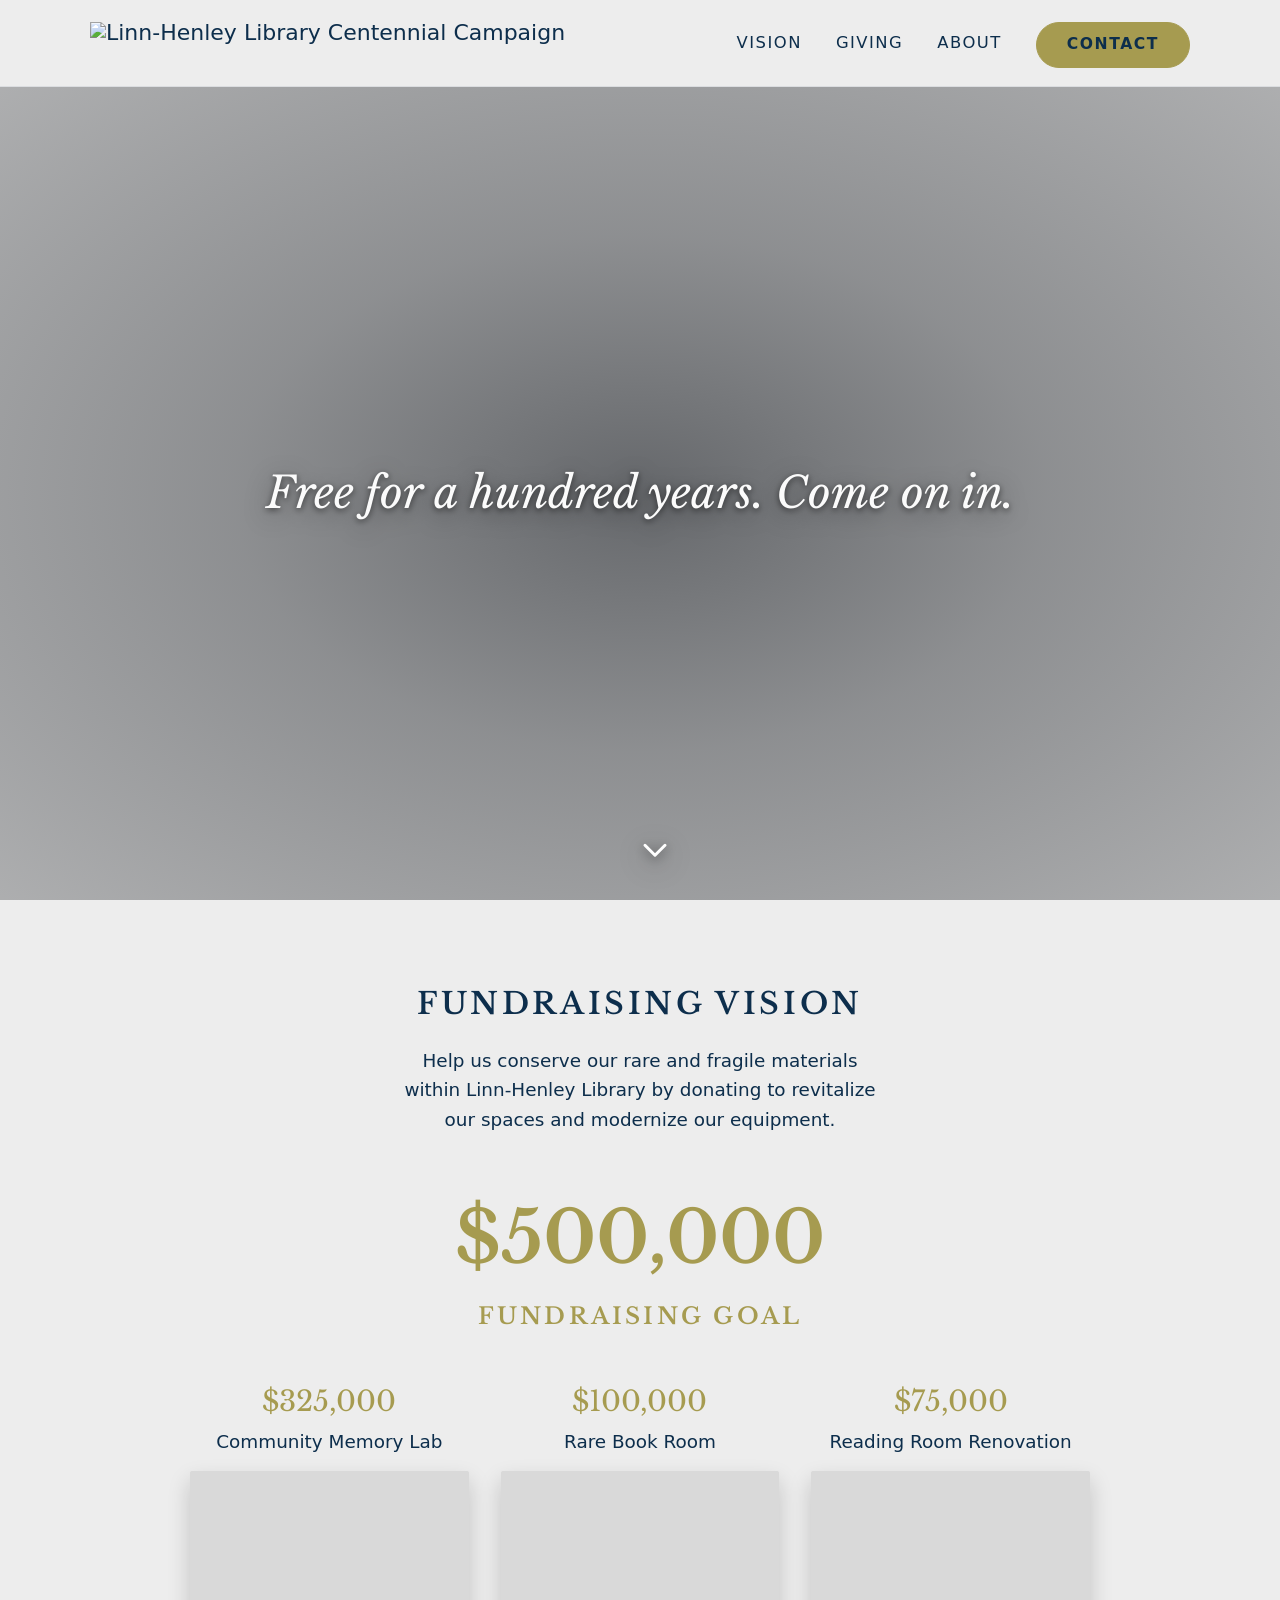
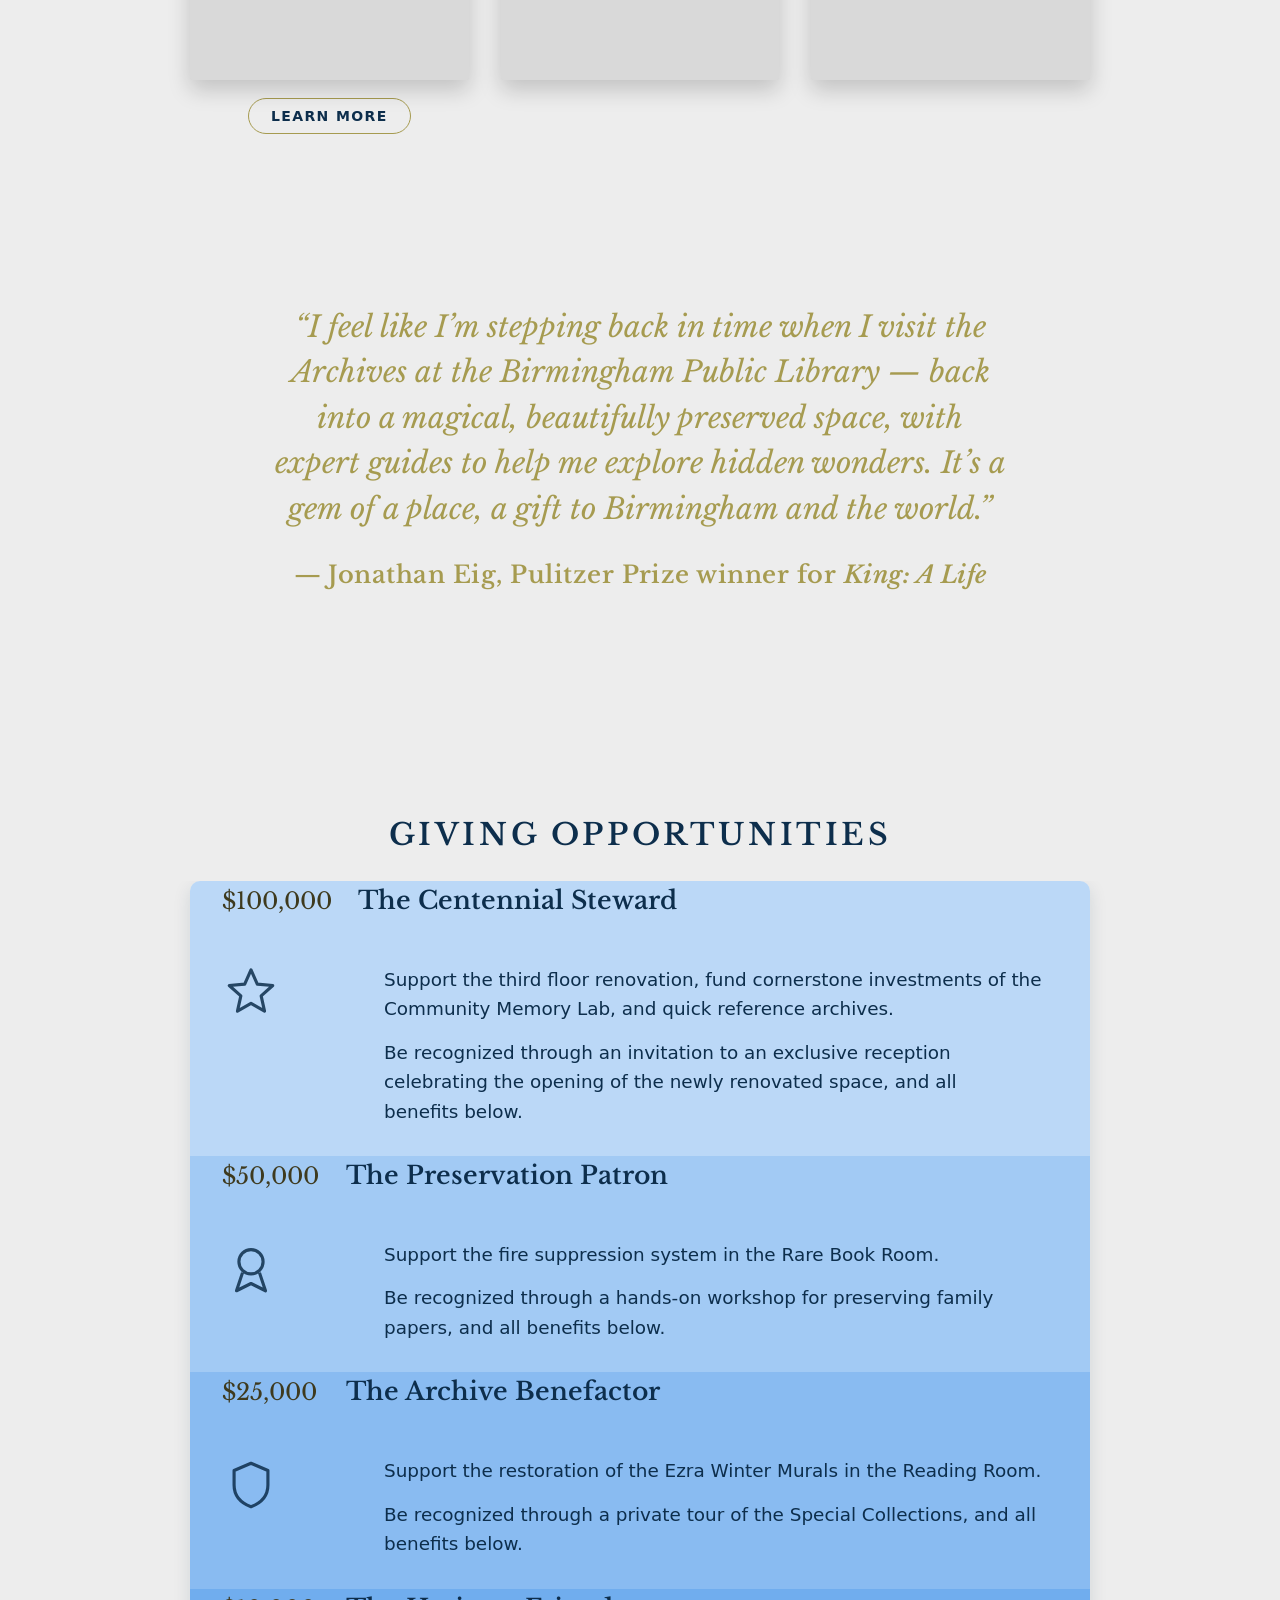
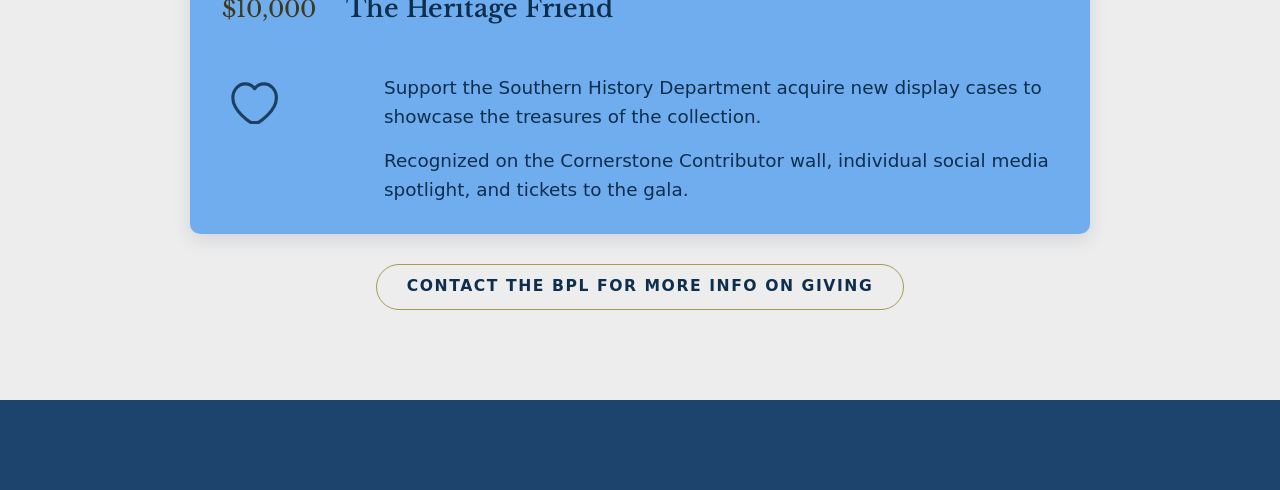
==== index.html @ 8fac8bd7 "Add files via upload" ====
<!doctype html>
<html lang="en">
<head>
<meta charset="UTF-8">
<meta name="viewport" content="width=device-width, initial-scale=1.0">
<title>Linn-Henley Centennial — Free for a Hundred Years</title>
<link rel="stylesheet" href="styles.css">
</head>
<body>

<header class="site-header">
  <div class="container">
    <a class="brand" href="index.html">
      <img class="brand-logo" src="images/linn-henley-logo.svg" alt="Linn-Henley Library Centennial Campaign">
    </a>
    <button class="nav-toggle" id="navToggle" aria-label="Toggle menu" aria-expanded="false">
      <span></span><span></span><span></span>
    </button>
    <nav class="main-nav" id="mainNav">
      <a class="nav-link" href="#vision">Vision</a>
      <a class="nav-link" href="#giving">Giving</a>
      <a class="nav-link" href="about.html">About</a>
      <a class="btn btn-solid" href="#" data-open-contact>Contact</a>
    </nav>
  </div>
</header>

<section class="hero" id="hero">
  <div class="hero-fallback" aria-hidden="true" style="background-image:url('images/hero-reading-room.jpg');"></div>
  <p class="hero-copy">Free for a hundred years. Come on in.</p>
  <span class="scroll-cue" aria-hidden="true">
    <svg width="30" height="30" viewBox="0 0 24 24" fill="none"><path d="M4 9l8 8 8-8" stroke="#ffffff" stroke-width="2.4" stroke-linecap="round" stroke-linejoin="round"/></svg>
  </span>
</section>

<section class="vision" id="vision">
  <div class="container">
    <p class="eyebrow section-title">Fundraising Vision</p>
    <p class="lede">Help us conserve our rare and fragile materials within Linn&#8209;Henley Library by donating to revitalize our spaces and modernize our equipment.</p>

    <div class="goal-figure">
      <span class="amount">$500,000</span>
      <span class="amount-label">Fundraising Goal</span>
    </div>

    <div class="project-cols">
      <div class="project-col">
        <span class="fig">$325,000</span>
        <p class="cap">Community Memory Lab</p>
        <div class="thumb thumb-photo" style="background-image:url('images/memory-lab-family.jpg');" tabindex="0">
          <div class="thumb-tip">The Community Memory Lab will give Birmingham families free access to professional scanners, audio transfer equipment, software, and hosting. You can bring in photographs, documents, and recordings, make digital copies, and take your originals home with you. We project that 600 families a year will use the service. The renovation also expands the Archives onto the third floor, with a quick-reference space for the most heavily used collections.</div>
        </div>
        <a class="btn btn-outline" href="about.html#memory-lab">Learn More</a>
      </div>
      <div class="project-col">
        <span class="fig">$100,000</span>
        <p class="cap">Rare Book Room</p>
        <div class="thumb thumb-photo" style="background-image:url('images/rare-book-room-nook.jpg');" tabindex="0">
          <div class="thumb-tip">The Rare Book Room&rsquo;s fire suppression system is obsolete and nonfunctional. A new system uses clean, next-generation extinguishing agents that are colorless, odorless, and leave no residue on library materials. The library that stood in City Hall burned in 1925. This makes sure that never happens again.</div>
        </div>
      </div>
      <div class="project-col">
        <span class="fig">$75,000</span>
        <p class="cap">Reading Room Renovation</p>
        <div class="thumb thumb-photo" style="background-image:url('images/reading-room-renovation.jpg');" tabindex="0">
          <div class="thumb-tip">The Ezra Winter murals in the reading room are being restored, and museum-quality display cases will put the Southern History Department&rsquo;s rarest materials on view. When the work is complete, the reading room will open again as a place to study, discover, and work with the city&rsquo;s history.</div>
        </div>
      </div>
    </div>

    <blockquote class="pull-quote">
      &ldquo;I feel like I&rsquo;m stepping back in time when I visit the Archives at the Birmingham Public Library &mdash; back into a magical, beautifully preserved space, with expert guides to help me explore hidden wonders. It&rsquo;s a gem of a place, a gift to Birmingham and the world.&rdquo;
      <cite>&mdash; Jonathan Eig, Pulitzer Prize winner for <em>King: A Life</em></cite>
    </blockquote>
  </div>
</section>

<section class="giving" id="giving">
  <div class="giving-sticky-title">
    <div class="container">
      <p class="section-title">Giving Opportunities</p>
    </div>
  </div>
  <div class="container">
    <div class="tier-list">
      <div class="tier">
        <div class="tier-head">
          <span class="tier-price">$100,000</span>
          <h3 class="tier-name">The Centennial Steward</h3>
        </div>
        <span class="tier-icon" aria-hidden="true">
          <svg viewBox="0 0 24 24" fill="none"><path d="M12 2l2.6 5.9 6.4.6-4.8 4.3 1.4 6.3L12 15.9 6.4 19.1l1.4-6.3-4.8-4.3 6.4-.6L12 2z" stroke="#0D2E4C" stroke-width="1.3" stroke-linejoin="round"/></svg>
        </span>
        <div class="tier-detail">
          <p>Support the third floor renovation, fund cornerstone investments of the Community Memory Lab, and quick reference archives.</p>
          <p>Be recognized through an invitation to an exclusive reception celebrating the opening of the newly renovated space, and all benefits below.</p>
        </div>
      </div>

      <div class="tier">
        <div class="tier-head">
          <span class="tier-price">$50,000</span>
          <h3 class="tier-name">The Preservation Patron</h3>
        </div>
        <span class="tier-icon" aria-hidden="true">
          <svg viewBox="0 0 24 24" fill="none"><circle cx="12" cy="9" r="5" stroke="#0D2E4C" stroke-width="1.3"/><path d="M8.5 13.5L6 21l6-3 6 3-2.5-7.5" stroke="#0D2E4C" stroke-width="1.3" stroke-linejoin="round"/></svg>
        </span>
        <div class="tier-detail">
          <p>Support the fire suppression system in the Rare Book Room.</p>
          <p>Be recognized through a hands-on workshop for preserving family papers, and all benefits below.</p>
        </div>
      </div>

      <div class="tier">
        <div class="tier-head">
          <span class="tier-price">$25,000</span>
          <h3 class="tier-name">The Archive Benefactor</h3>
        </div>
        <span class="tier-icon" aria-hidden="true">
          <svg viewBox="0 0 24 24" fill="none"><path d="M12 3l7 3v6c0 4.5-3 7.5-7 9-4-1.5-7-4.5-7-9V6l7-3z" stroke="#0D2E4C" stroke-width="1.3" stroke-linejoin="round"/></svg>
        </span>
        <div class="tier-detail">
          <p>Support the restoration of the Ezra Winter Murals in the Reading Room.</p>
          <p>Be recognized through a private tour of the Special Collections, and all benefits below.</p>
        </div>
      </div>

      <div class="tier" id="heritageFriend">
        <div class="tier-head">
          <span class="tier-price">$10,000</span>
          <h3 class="tier-name">The Heritage Friend</h3>
        </div>
        <span class="tier-icon" aria-hidden="true">
          <svg viewBox="0 0 24 24" fill="none"><path d="M12 20.5s-7.5-4.6-7.5-10.2C4.5 6.9 6.9 4.5 9.6 4.5c1.6 0 3 .8 3.9 2 .9-1.2 2.3-2 3.9-2 2.7 0 5.1 2.4 5.1 5.8 0 5.6-7.5 10.2-7.5 10.2z" stroke="#0D2E4C" stroke-width="1.3" stroke-linejoin="round"/></svg>
        </span>
        <div class="tier-detail">
          <p>Support the Southern History Department acquire new display cases to showcase the treasures of the collection.</p>
          <p>Recognized on the Cornerstone Contributor wall, individual social media spotlight, and tickets to the gala.</p>
        </div>
      </div>
    </div>

    <div class="giving-cta">
      <a class="btn btn-outline" href="#" data-open-contact>Contact the BPL for more info on giving</a>
    </div>
  </div>
</section>

<footer class="site-footer"></footer>

<div class="modal-overlay" id="contactModal">
  <div class="modal-box">
    <button class="modal-close" id="closeContact" aria-label="Close">&times;</button>
    <h2>Contact</h2>
    <p class="modal-lede">Have a question about giving, the campaign, or the collection? Send us a note.</p>
    <form id="contactForm">
      <input type="text" name="name" placeholder="Name" required>
      <input type="email" name="email" placeholder="Email" required>
      <input type="text" name="subject" placeholder="Subject">
      <textarea name="message" placeholder="Message" required></textarea>
      <button type="submit" class="btn btn-solid">Send</button>
    </form>
  </div>
</div>

<script src="script.js"></script>
</body>
</html>
---- styles.css ----
/* ==========================================================================
   Linn-Henley Centennial — shared stylesheet
   ========================================================================== */

@import url('https://fonts.googleapis.com/css2?family=Libre+Baskerville:ital,wght@0,400;0,700;1,400&family=Alex+Brush&display=swap');

@font-face{
  font-family: 'Aguzzo';
  src: url('fonts/Aguzzo-Regular.woff2') format('woff2');
  font-weight: 400;
  font-style: normal;
  font-display: swap;
}
@font-face{
  font-family: 'Aguzzo';
  src: url('fonts/Aguzzo-Bold.woff2') format('woff2');
  font-weight: 700;
  font-style: normal;
  font-display: swap;
}
@font-face{
  font-family: 'Aguzzo';
  src: url('fonts/Aguzzo-RegularItalic.woff2') format('woff2');
  font-weight: 400;
  font-style: italic;
  font-display: swap;
}

:root{
  --cream:        #EDEDED;
  --cream-deep:   #EDEDED;
  --navy:         #0D2E4C;
  --navy-soft:    #0D2E4C;
  --gold:         #A69B50;
  --gold-deep:    #A69B50;
  --gold-on-blue: #3E3A1E; /* same gold family, darkened — keeps tier prices and stat-card numbers
    at a legible contrast against the new light-blue card backgrounds, where the flat
    #A69B50 gold drops to roughly 1.2–1.9:1 (well under the 4.5:1 AA minimum) */
  --gold-pale:    #A69B50;
  --slate:        #1D446D;
  --slate-deep:   #62748c;
  --grey-block:   #d9d9d9;
  --tier-1:       #BBD8F7;
  --tier-2:       #A2CAF4;
  --tier-3:       #89BBF1;
  --tier-4:       #70ADEE;
  --accent-blue:  #BBD8F7; /* flat card-accent blue: By the Numbers stat cards + Community Memory Lab icons */
  --ink:          #0D2E4C;
  --shadow-soft:  0 6px 18px rgba(13,46,76,0.12);
  --shadow-photo: 0 10px 22px rgba(0,0,0,0.18);
  --serif:        'Aguzzo', 'Baskerville', 'Baskerville Old Face', 'Libre Baskerville', 'Times New Roman', serif;
  --serif-body:   'Aguzzo', 'Baskerville', 'Baskerville Old Face', 'Libre Baskerville', 'Georgia', serif;
  --sans:         'Avenir', 'Avenir Next', 'Century Gothic', 'Segoe UI', system-ui, -apple-system, sans-serif;
  --script:       'Alex Brush', cursive;
  --max: 1180px;
}

*, *::before, *::after{ box-sizing: border-box; }

html{
  scroll-behavior: smooth;
  font-size: 20px; /* was the 16px browser default — bumps every rem-based size up */
}

body{
  margin: 0;
  background: var(--cream);
  color: var(--navy);
  font-family: var(--sans);
  font-size: 22px;
  line-height: 1.6;
  -webkit-font-smoothing: antialiased;
}

/* Any in-page anchor target clears the sticky header when scrolled to. */
[id]{ scroll-margin-top: var(--header-h, 96px); }

/* Headlines, labels, and quotes keep the serif display faces used
   throughout the site; flowing copy (plain <p> tags, inheriting body's
   sans-serif) gets a text-wrap that avoids single-word orphan lines.
   text-wrap:balance evens out short headline/label blocks the same way. */
h1, h2, h3,
blockquote,
.section-title,
.eyebrow,
.lede,
.hero-copy,
.cap,
.amount-label{
  text-wrap: balance;
}
p{
  text-wrap: pretty;
}

img{ max-width: 100%; display: block; }

a{ color: inherit; text-decoration: none; }

.container{
  max-width: var(--max);
  margin: 0 auto;
  padding: 0 40px;
}

.eyebrow{
  font-family: var(--serif);
  font-weight: 600;
  letter-spacing: 0.14em;
  text-transform: uppercase;
  font-size: 0.82rem;
  color: var(--navy);
}

.section-title{
  font-family: var(--serif);
  font-weight: 600;
  text-transform: uppercase;
  letter-spacing: 0.12em;
  font-size: 1.5rem;
  color: var(--navy);
  text-align: center;
  margin: 0 0 18px;
}

.lede{
  text-align: center;
  max-width: 560px;
  margin: 0 auto 46px;
  color: var(--navy-soft);
  font-size: 0.92rem;
}

/* ---------- buttons ---------- */
.btn{
  display: inline-flex;
  align-items: center;
  justify-content: center;
  line-height: 1;
  font-family: var(--sans);
  text-transform: uppercase;
  letter-spacing: 0.1em;
  font-size: 0.78rem;
  font-weight: 600;
  padding: 14px 30px;
  border-radius: 999px;
  border: 1.5px solid var(--gold-deep);
  cursor: pointer;
  transition: transform 0.15s ease, box-shadow 0.15s ease, background 0.2s ease;
}
.btn-solid{
  background: var(--gold-pale);
  color: var(--navy);
}
.btn-solid:hover{
  background: var(--gold);
  transform: translateY(-1px);
  box-shadow: var(--shadow-soft);
}
.btn-outline{
  background: transparent;
  color: var(--navy);
  border-color: var(--gold);
}
.btn-outline:hover{
  background: rgba(166,155,80,0.12);
}

/* ---------- header / nav ---------- */
.site-header{
  background: var(--cream);
  position: sticky;
  top: 0;
  z-index: 40;
  border-bottom: 1px solid rgba(13,46,76,0.08);
}
.site-header .container{
  display: flex;
  align-items: center;
  justify-content: space-between;
  padding-top: 22px;
  padding-bottom: 18px;
}
.brand{
  line-height: 1;
  display: flex;
  align-items: center;
}
.brand .brand-logo{
  display: block;
  height: 46px;
  width: auto;
}

.main-nav{
  display: flex;
  align-items: center;
  gap: 34px;
}
.main-nav a.nav-link{
  font-family: var(--sans);
  text-transform: uppercase;
  letter-spacing: 0.09em;
  font-size: 0.82rem;
  color: var(--navy);
  align-self: center;
}
.main-nav a.nav-link:not(.btn){
  padding-bottom: 4px;
  border-bottom: 1px solid transparent;
  line-height: normal;
}
.main-nav a.nav-link:not(.btn):hover,
.main-nav a.nav-link:not(.btn)[aria-current="page"]{
  border-bottom-color: var(--navy);
}

.nav-toggle{
  display: none;
  background: none;
  border: none;
  cursor: pointer;
  padding: 6px;
}
.nav-toggle span{
  display: block;
  width: 26px;
  height: 2px;
  background: var(--navy);
  margin: 5px 0;
}

/* ---------- hero ---------- */
.hero{
  position: relative;
  min-height: calc(100vh - var(--header-h, 96px));
  background: linear-gradient(180deg, #dedede 0%, #d3d3d3 100%);
  display: flex;
  align-items: center;
  justify-content: center;
  overflow: hidden;
}
.hero video,
.hero .hero-fallback{
  position: absolute;
  inset: 0;
  width: 100%;
  height: 100%;
  object-fit: cover;
}
.hero .hero-fallback{
  /* Real photo is set inline (background-image) once available; this
     gradient is only the pre-photo/no-JS fallback fill. */
  background-color: #d9d9d9;
  background-image: repeating-linear-gradient(135deg, #d9d9d9 0px, #d9d9d9 40px, #dedede 40px, #dedede 80px);
  background-size: cover;
  background-position: center;
  background-repeat: no-repeat;
}
.hero::after{
  content: "";
  position: absolute;
  inset: 0;
  /* Darkens toward the center, where the tagline sits, so the italic
     white text stays legible over a busy, light-toned photo without
     flattening the whole hero image into a uniform dark wash. */
  background: radial-gradient(ellipse at center, rgba(18,22,28,0.58) 0%, rgba(18,22,28,0.38) 45%, rgba(18,22,28,0.22) 100%);
}
.hero-copy{
  position: relative;
  z-index: 2;
  color: #fbfbfb;
  font-family: var(--serif-body);
  font-style: italic;
  font-size: clamp(1.6rem, 3.4vw, 2.6rem);
  text-align: center;
  padding: 0 24px;
  text-shadow: 0 2px 6px rgba(0,0,0,0.55), 0 6px 26px rgba(0,0,0,0.4);
}

/* Scroll cue — a small chevron pinned to the bottom of the hero, nudging
   the visitor to keep scrolling. drop-shadow (rather than text-shadow)
   follows the chevron's own SVG stroke shape, so it stays legible over
   any part of the photo behind it. */
.scroll-cue{
  position: absolute;
  left: 50%;
  bottom: clamp(20px, 4vh, 40px);
  z-index: 2;
  display: block;
  filter: drop-shadow(0 2px 6px rgba(0,0,0,0.5)) drop-shadow(0 6px 14px rgba(0,0,0,0.35));
  animation: scrollCueBob 2.4s ease-in-out infinite;
}
.scroll-cue svg{ display: block; }
@keyframes scrollCueBob{
  0%, 100%{ transform: translate(-50%, 0); }
  50%{ transform: translate(-50%, 10px); }
}
@media (prefers-reduced-motion: reduce){
  .scroll-cue{ animation: none; }
}

/* ---------- fundraising vision ---------- */
.vision{
  padding: 80px 0 60px;
}
.goal-figure{
  text-align: center;
  margin: 30px 0 46px;
}
.goal-figure .amount{
  display: block;
  font-family: var(--serif);
  font-size: clamp(2.6rem, 6vw, 3.6rem);
  color: var(--gold);
  font-weight: 600;
}
.goal-figure .amount-label{
  display: block;
  font-family: var(--serif);
  font-weight: 600;
  text-transform: uppercase;
  letter-spacing: 0.14em;
  font-size: 1.15rem;
  color: var(--gold-deep);
  margin-top: 2px;
}

.project-cols{
  display: grid;
  grid-template-columns: repeat(3, 1fr);
  gap: 32px;
  max-width: 900px;
  margin: 0 auto;
  padding-bottom: 40px;
}
.project-col{ text-align: center; }
.project-col .fig{
  font-family: var(--serif);
  font-size: 1.4rem;
  color: var(--gold);
}
.project-col .cap{
  font-size: 0.92rem;
  color: var(--navy-soft);
  margin: 2px 0 14px;
}
.project-col .thumb{
  background: var(--grey-block);
  border-radius: 2px;
  aspect-ratio: 4 / 3;
  box-shadow: var(--shadow-photo);
  position: relative; /* anchors .thumb-tip, where present */
}
.project-col .thumb.thumb-photo{
  background-size: cover;
  background-position: center;
  background-repeat: no-repeat;
}
.project-col .btn{
  margin-top: 18px;
  font-size: 0.7rem;
  padding: 10px 22px;
}

/* Hover/focus detail card for a project thumb (currently just the
   Community Memory Lab photo) — rises above the placeholder rather than
   covering it, so the caption/figure above stay visible while reading it. */
.thumb-tip{
  position: absolute;
  left: 50%;
  bottom: calc(100% + 12px);
  transform: translateX(-50%) translateY(6px);
  width: 300px;
  max-width: 82vw;
  background: var(--navy);
  color: var(--cream);
  font-family: var(--sans);
  font-size: 0.92rem;
  line-height: 1.55;
  text-align: left;
  text-wrap: pretty;
  padding: 18px 20px;
  border-radius: 8px;
  box-shadow: 0 16px 34px rgba(0,0,0,0.3);
  opacity: 0;
  visibility: hidden;
  pointer-events: none;
  transition: opacity 0.2s ease, transform 0.2s ease, visibility 0.2s;
  z-index: 40;
}
.thumb-tip::after{
  content: "";
  position: absolute;
  top: 100%;
  left: 50%;
  transform: translateX(-50%);
  border: 7px solid transparent;
  border-top-color: var(--navy);
}
.project-col .thumb:hover .thumb-tip,
.project-col .thumb:focus-within .thumb-tip{
  opacity: 1;
  visibility: visible;
  transform: translateX(-50%) translateY(0);
  pointer-events: auto;
}

blockquote.pull-quote{
  max-width: 860px;
  margin: 0 auto 120px;
  padding-top: 130px;
  text-align: center;
  font-family: var(--serif-body);
  font-style: italic;
  font-size: clamp(1.45rem, 2.3vw, 2.15rem);
  line-height: 1.55;
  color: var(--gold);
}
blockquote.pull-quote cite{
  display: block;
  margin-top: 24px;
  font-style: normal;
  font-weight: 600;
  font-size: 1.2rem;
  letter-spacing: 0.02em;
  color: var(--gold-deep);
}

/* ---------- giving opportunities ---------- */
.giving{ padding: 20px 0 90px; }

/* Section title pins under the site header while the tiers scroll beneath
   it, echoing the "Revolutionary Mobile Waste Management Solution" title
   on saapro.ae's "why saapro" section. */
.giving-sticky-title{
  position: sticky;
  top: var(--header-h, 96px);
  z-index: 50;
  background: var(--cream);
  padding: 18px 0 22px;
}
.giving-sticky-title .section-title{ margin: 0; }

/* Sticky "stacking cards" list — each tier pins under the previous tier's
   head row (and under the sticky title above) as you scroll, echoing the
   saapro.ae "why saapro" cards: collapsed cards leave only their price +
   title peeking above the active, fully-expanded card underneath.
   Exact `top` offsets, z-index, and trailing scroll room are computed and
   applied by script.js (setupGivingStack) so this keeps working whatever
   the rendered header/title/head-row heights turn out to be; the values
   below are just a same-ballpark fallback for the instant before JS runs. */
:root{
  --tier-head-h: 84px;
}
.tier-list{
  max-width: 900px;
  margin: 0 auto;
  border-radius: 10px;
  box-shadow: var(--shadow-soft);
}
.tier{
  position: sticky;
  display: grid;
  grid-template-columns: 130px 1fr;
  grid-template-rows: auto auto;
  column-gap: 32px;
  padding: 0 32px 30px;
  transition: filter 0.2s ease;
}
.tier:first-child{ border-top-left-radius: 10px; border-top-right-radius: 10px; }
.tier:last-child{ border-bottom-left-radius: 10px; border-bottom-right-radius: 10px; }

.tier:nth-child(1){ background: var(--tier-1); top: calc(var(--header-h, 96px) + 76px); z-index: 1; }
.tier:nth-child(2){ background: var(--tier-2); top: calc(var(--header-h, 96px) + 76px + var(--tier-head-h)); z-index: 2; }
.tier:nth-child(3){ background: var(--tier-3); top: calc(var(--header-h, 96px) + 76px + var(--tier-head-h) * 2); z-index: 3; }
.tier:nth-child(4){ background: var(--tier-4); top: calc(var(--header-h, 96px) + 76px + var(--tier-head-h) * 3); z-index: 4; }

.tier:hover{ filter: brightness(1.03); }

.tier .tier-head{
  grid-column: 1 / -1;
  display: flex;
  align-items: baseline;
  gap: 26px;
  height: var(--tier-head-h);
}
.tier .tier-price{
  font-family: var(--serif);
  font-size: 1.15rem;
  color: var(--gold-on-blue);
  white-space: nowrap;
  min-width: 98px;
}
.tier .tier-name{
  font-family: var(--serif);
  font-weight: 600;
  font-size: 1.25rem;
  color: var(--navy);
  margin: 0;
}

.tier .tier-icon{
  grid-column: 1;
  width: 58px;
  height: 58px;
  opacity: 0.85;
}
.tier .tier-icon svg{ width: 100%; height: 100%; }

.tier .tier-detail{
  grid-column: 2;
  font-size: 0.92rem;
  color: var(--navy);
}
.tier .tier-detail p{ margin: 0 0 14px; }
.tier .tier-detail p:last-child{ margin-bottom: 0; }

.giving-cta{ text-align: center; padding-top: 30px; }

/* ---------- footer ---------- */
.site-footer{
  background: var(--slate);
  height: 90px;
}

/* ---------- about page ---------- */
.about-intro{
  padding: 70px 0 0;
}
.about-intro .about-grid{
  display: grid;
  grid-template-columns: 320px 1fr;
  gap: 46px;
  align-items: stretch;
}
.about-intro .thumb{
  background-color: var(--grey-block);
  background-size: cover;
  background-position: center;
  background-repeat: no-repeat;
  min-height: 100%;
  box-shadow: var(--shadow-photo);
}
.about-intro h1{
  font-family: var(--serif);
  font-weight: 600;
  text-transform: uppercase;
  letter-spacing: 0.12em;
  font-size: 1.55rem;
  margin: 0 0 16px;
}
.about-intro p{ margin: 0 0 14px; color: var(--navy); font-size: 0.92rem; }

/* timeline — pins in place while the track slides horizontally as the
   page scrolls, echoing the numbered-steps section on saapro.ae. Entries
   alternate above/below a stationary dashed line (JS sets the exact
   heights/padding so both sides hug the line regardless of how much
   copy each entry has); the line itself doesn't travel with the track,
   only the entries slide along it. */
.timeline-wrap{
  position: relative;
  /* JS (recalcTimeline) sets the real height = pin height + however far
     the track needs to travel; this is just a pre-JS fallback. */
  height: 640px;
}
.timeline-pin{
  position: sticky;
  top: var(--header-h, 96px);
  height: 460px; /* pre-JS fallback; recalcTimeline sets the real height */
  overflow: hidden;
  display: flex;
  align-items: center;
}
.timeline-pin .container{ width: 100%; }
.timeline{
  position: relative;
  overflow: hidden;
}
.timeline-line{
  position: absolute;
  left: 0;
  right: 0;
  top: 50%; /* JS overrides with the exact px once content is measured */
  border-top: 2px dashed var(--gold);
}
.timeline-track{
  display: flex;
  align-items: flex-start; /* prevents flex's default row-stretch from forcing every
    item to the height of the tallest one BEFORE JS measures each item's true
    content height — without this, layoutTimelineAlternate's maxAbove/maxBelow
    measurement reads every item as pre-stretched to match the tallest sibling,
    wildly overstating how much vertical room short entries actually need. */
  gap: 110px;
  will-change: transform;
  position: relative;
}
.t-item{
  position: relative;
  flex: 0 0 300px;
  text-align: left;
  display: flex;
  flex-direction: column;
}
/* below-the-line entries stack down from the line; above-the-line
   entries bottom-align so they end right at the line. Exact height and
   padding are set by JS (layoutTimelineAlternate) once content heights
   are known. */
.t-item.t-below{ justify-content: flex-start; }
.t-item.t-above{ justify-content: flex-end; }
.t-item .year{
  font-family: var(--serif);
  font-size: 1.5rem;
  color: var(--gold);
  display: block;
  margin-bottom: 6px;
}
.t-item h3{
  font-family: var(--serif);
  font-weight: 600;
  font-size: 1.02rem;
  margin: 0 0 6px;
  color: var(--navy);
}
.t-item p{ margin: 0; font-size: 0.92rem; color: var(--navy-soft); }

/* notable holdings — scattered, overlapping photo collage */
.holdings{ padding: 20px 0 70px; }
.holdings-list{
  display: grid;
  grid-template-columns: 360px 1fr;
  gap: 10px 60px;
  max-width: 970px;
  margin: 40px auto 0;
}
.holdings-photos{
  grid-column: 1;
  position: relative;
  height: 840px;
}
.hphoto{
  position: absolute;
  background: var(--grey-block);
  box-shadow: var(--shadow-photo);
  border: 6px solid #fff;
  transition: transform 0.3s ease, z-index 0.3s ease;
}
.hphoto.hphoto-photo{
  background-size: cover;
  background-position: center;
  background-repeat: no-repeat;
}
.hphoto:hover{ transform: rotate(0deg) scale(1.06) !important; z-index: 20 !important; }

/* left/width/height/rotation vary per photo for the scattered-collage look;
   `top` is set by JS (layoutHoldingPhotos) to align each photo with the
   vertical center of its matching caption in .holdings-copy. */
.hphoto:nth-child(1){ left: 35px; width: 180px; height: 180px; transform: rotate(-8deg); z-index: 1; }
.hphoto:nth-child(2){ left: 85px; width: 240px; height: 240px; transform: rotate(6deg);  z-index: 2; }
.hphoto:nth-child(3){ left: 10px; width: 160px; height: 160px; transform: rotate(-10deg); z-index: 3; }
.hphoto:nth-child(4){ left: 80px; width: 260px; height: 260px; transform: rotate(5deg);  z-index: 4; }
.hphoto:nth-child(5){ left: 28px; width: 190px; height: 190px; transform: rotate(-6deg); z-index: 5; }
.hphoto:nth-child(6){ left: 78px; width: 230px; height: 230px; transform: rotate(8deg);  z-index: 6; }

.holdings-copy{
  grid-column: 2;
  display: flex;
  flex-direction: column;
  gap: 46px;
  padding: 6px 0;
}
.holding-text h3{
  font-family: var(--serif);
  font-weight: 600;
  font-size: 1.08rem;
  margin: 0 0 6px;
  color: var(--navy);
}
.holding-text h3 em{ font-style: italic; }
.holding-text p{ margin: 0; color: var(--navy-soft); font-size: 0.92rem; }

/* by the numbers */
/* by the numbers — the title pins under the header (echoing the Giving
   Opportunities title above) while, beneath it, the stat cards start
   gathered into a small offset/rotated 3D stack and fan out into their
   row as the pinned section scrolls through its runway — each card
   peeling off on its own staggered beat. All positioning math (the
   pull-to-center offsets, the runway height, the title's stack-under
   offset) is computed by script.js (layoutNumbersStack) so it holds up
   under any font size, card count, or viewport. */
/* No overflow:hidden here — an ancestor of a position:sticky element
   with non-visible overflow changes its sticky containing block and
   breaks the pinned title below. .numbers-pin already clips the
   stacked cards, so nothing needs to be hidden at this level. */
.numbers{ padding: 20px 0 70px; }

.numbers-sticky-title{
  position: sticky;
  top: var(--header-h, 96px);
  z-index: 30;
  background: var(--cream);
  padding: 18px 0 10px;
}
.numbers-sticky-title .section-title{ margin: 0; }

.numbers-pin-wrap{
  position: relative;
  height: 1000px; /* pre-JS fallback; layoutNumbersStack sets the real runway */
}
.numbers-pin{
  position: sticky;
  top: calc(var(--header-h, 96px) + 70px); /* pre-JS fallback */
  height: 420px; /* pre-JS fallback; layoutNumbersStack pads this for tilt */
  display: flex;
  align-items: center;
  overflow: hidden;
}
.numbers-pin .container{ width: 100%; }

.stat-row{
  display: flex;
  justify-content: center;
  gap: 60px;
  flex-wrap: wrap;
}
.stat-card{
  background: var(--accent-blue);
  border-radius: 14px;
  width: 230px;
  min-height: 190px;
  padding: 30px 24px;
  text-align: center;
  box-shadow: var(--shadow-soft);
  will-change: transform;
  /* Smooths the steps between scroll-event updates — real trackpads/
     wheels report scroll position in a handful of chunky jumps rather
     than many small ones, so without this the cards would visibly
     "snap" between stacked and revealed instead of gliding. */
  transition: transform 0.2s cubic-bezier(.2,.8,.2,1);
}
.stat-card .num{
  font-family: var(--serif);
  font-size: 2.3rem;
  color: var(--gold-on-blue);
  display: block;
}
.stat-card p{ margin: 8px 0 0; font-size: 0.92rem; color: var(--navy); }

/* community memory lab — each subsection gets an icon on the left with the
   copy shifted right of it, matching the original screenshots. */
.memory-lab{ padding: 10px 0 90px; }
.memory-lab .inner{ max-width: 720px; margin: 0 auto; }
.memory-lab-item{
  display: flex;
  align-items: flex-start;
  gap: 26px;
  margin-top: 34px;
}
.memory-lab-item:first-of-type{ margin-top: 30px; }
.ml-icon{
  flex: none;
  width: 50px;
  height: 50px;
  border-radius: 50%;
  background: var(--accent-blue);
  display: flex;
  align-items: center;
  justify-content: center;
}
.ml-icon svg{ width: 24px; height: 24px; }
.ml-copy{ flex: 1; min-width: 0; }
.memory-lab h3{
  font-family: var(--serif);
  font-weight: 600;
  font-size: 1.05rem;
  margin: 0 0 6px;
  color: var(--navy);
}
.memory-lab .ml-copy p{ margin: 0 0 4px; font-size: 0.92rem; }
.memory-lab .cta-wrap{ text-align: center; margin-top: 30px; }

/* ---------- contact modal ---------- */
.modal-overlay{
  position: fixed;
  inset: 0;
  background: rgba(117,135,160,0.92);
  display: flex;
  align-items: center;
  justify-content: center;
  z-index: 100;
  opacity: 0;
  pointer-events: none;
  transition: opacity 0.25s ease;
}
.modal-overlay.open{
  opacity: 1;
  pointer-events: auto;
}
.modal-box{
  background: var(--cream);
  width: min(440px, 90vw);
  border-radius: 6px;
  padding: 40px 36px 34px;
  position: relative;
  box-shadow: 0 20px 50px rgba(0,0,0,0.3);
  transform: translateY(14px);
  transition: transform 0.25s ease;
}
.modal-overlay.open .modal-box{ transform: translateY(0); }
.modal-close{
  position: absolute;
  top: 14px;
  right: 16px;
  background: none;
  border: none;
  font-size: 1.3rem;
  color: var(--navy);
  cursor: pointer;
  line-height: 1;
}
.modal-box h2{
  font-family: var(--serif);
  font-weight: 600;
  text-transform: uppercase;
  letter-spacing: 0.12em;
  text-align: center;
  font-size: 1.1rem;
  margin: 0 0 10px;
  color: var(--navy);
}
.modal-box .modal-lede{
  text-align: center;
  font-size: 0.92rem;
  color: var(--navy-soft);
  margin: 0 0 22px;
}
.modal-box form{
  display: flex;
  flex-direction: column;
  gap: 12px;
}
.modal-box input,
.modal-box textarea{
  width: 100%;
  border: none;
  border-radius: 4px;
  background: var(--tier-3);
  padding: 12px 14px;
  font-family: var(--sans);
  font-size: 1rem;
  color: var(--navy);
}
.modal-box input::placeholder,
.modal-box textarea::placeholder{ color: rgba(13,46,76,0.55); }
.modal-box textarea{ min-height: 110px; resize: vertical; }
.modal-box .btn{ align-self: center; margin-top: 6px; }

/* ---------- responsive ---------- */
@media (max-width: 900px){
  .about-intro .about-grid{ grid-template-columns: 1fr; }
  .project-cols{ grid-template-columns: 1fr 1fr; }
  /* below ~900px the pin/horizontal-scroll effect is dropped in favor of a
     simple static stacked column — JS (recalcTimeline) also detects this
     breakpoint and resets the track's transform/height to match. */
  .timeline-wrap{ height: auto !important; }
  .timeline-pin{ position: static; height: auto; overflow: visible; display: block; }
  .timeline{ padding-top: 10px; overflow: visible; }
  .timeline-track{ flex-direction: column; gap: 46px; transform: none !important; }
  .t-item{ max-width: 100%; flex-basis: auto; height: auto !important; padding: 0 !important; }
  .t-item.t-above{ justify-content: flex-start; }
  .timeline-line{ display: none; }
  .holdings-list{ grid-template-columns: 220px 1fr; gap: 10px 28px; }
  .hphoto:nth-child(1){ left: 17px; width: 120px; height: 120px; }
  .hphoto:nth-child(2){ left: 50px; width: 160px; height: 160px; }
  .hphoto:nth-child(3){ left: 5px;  width: 108px; height: 108px; }
  .hphoto:nth-child(4){ left: 47px; width: 172px; height: 172px; }
  .hphoto:nth-child(5){ left: 15px; width: 128px; height: 128px; }
  .hphoto:nth-child(6){ left: 45px; width: 152px; height: 152px; }
  /* below ~900px the pin/stack-reveal effect is dropped in favor of a
     plain static title + stacked cards — JS (layoutNumbersStack) also
     detects this breakpoint and resets the cards' transform to match. */
  .numbers-sticky-title{ position: static; padding: 0 0 10px; }
  .numbers-pin-wrap{ height: auto !important; }
  .numbers-pin{ position: static; height: auto; overflow: visible; display: block; }
  .stat-card{ transform: none !important; }
}

@media (max-width: 700px){
  .brand .brand-logo{
    height: 32px;
  }
  .main-nav{
    position: fixed;
    top: 74px;
    left: 0; right: 0;
    background: var(--cream);
    flex-direction: column;
    align-items: flex-start;
    padding: 20px 40px 30px;
    gap: 18px;
    border-bottom: 1px solid rgba(13,46,76,0.08);
    transform: translateY(-130%);
    transition: transform 0.25s ease;
  }
  .main-nav.open{ transform: translateY(0); }
  .nav-toggle{ display: block; }
  .project-cols{ grid-template-columns: 1fr; max-width: 320px; }
  .container{ padding: 0 24px; }
  .tier{
    grid-template-columns: 76px 1fr;
    padding: 0 22px 22px;
    column-gap: 18px;
  }
  .tier .tier-price{ min-width: 0; font-size: 1rem; }
  .tier .tier-name{ font-size: 1.08rem; }
  .tier .tier-icon{ width: 40px; height: 40px; }
  .holdings-list{ grid-template-columns: 130px 1fr; gap: 10px 18px; }
  .holdings-photos{ height: 560px; }
  .hphoto:nth-child(1){ left: 10px; width: 78px;  height: 78px; }
  .hphoto:nth-child(2){ left: 30px; width: 104px; height: 104px; }
  .hphoto:nth-child(3){ left: 3px;  width: 70px;  height: 70px; }
  .hphoto:nth-child(4){ left: 28px; width: 112px; height: 112px; }
  .hphoto:nth-child(5){ left: 9px;  width: 83px;  height: 83px; }
  .hphoto:nth-child(6){ left: 27px; width: 99px;  height: 99px; }
}
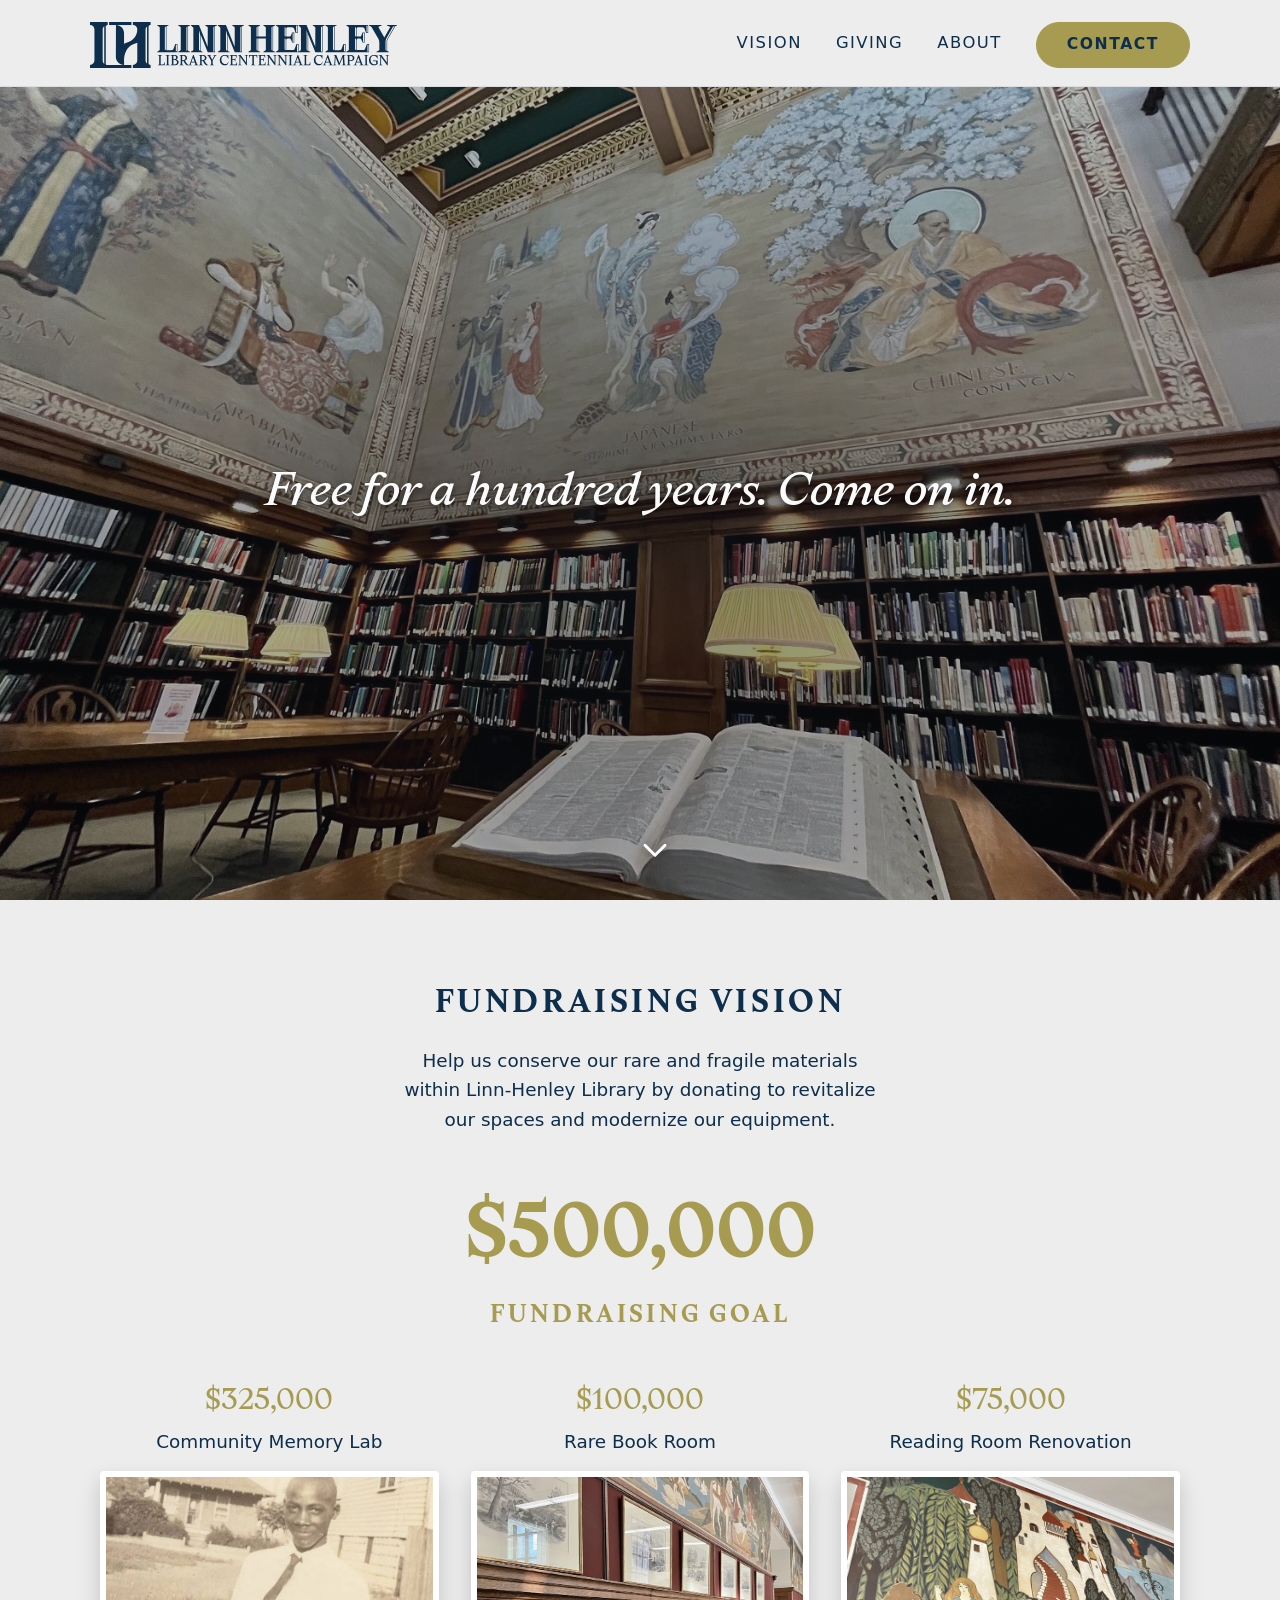
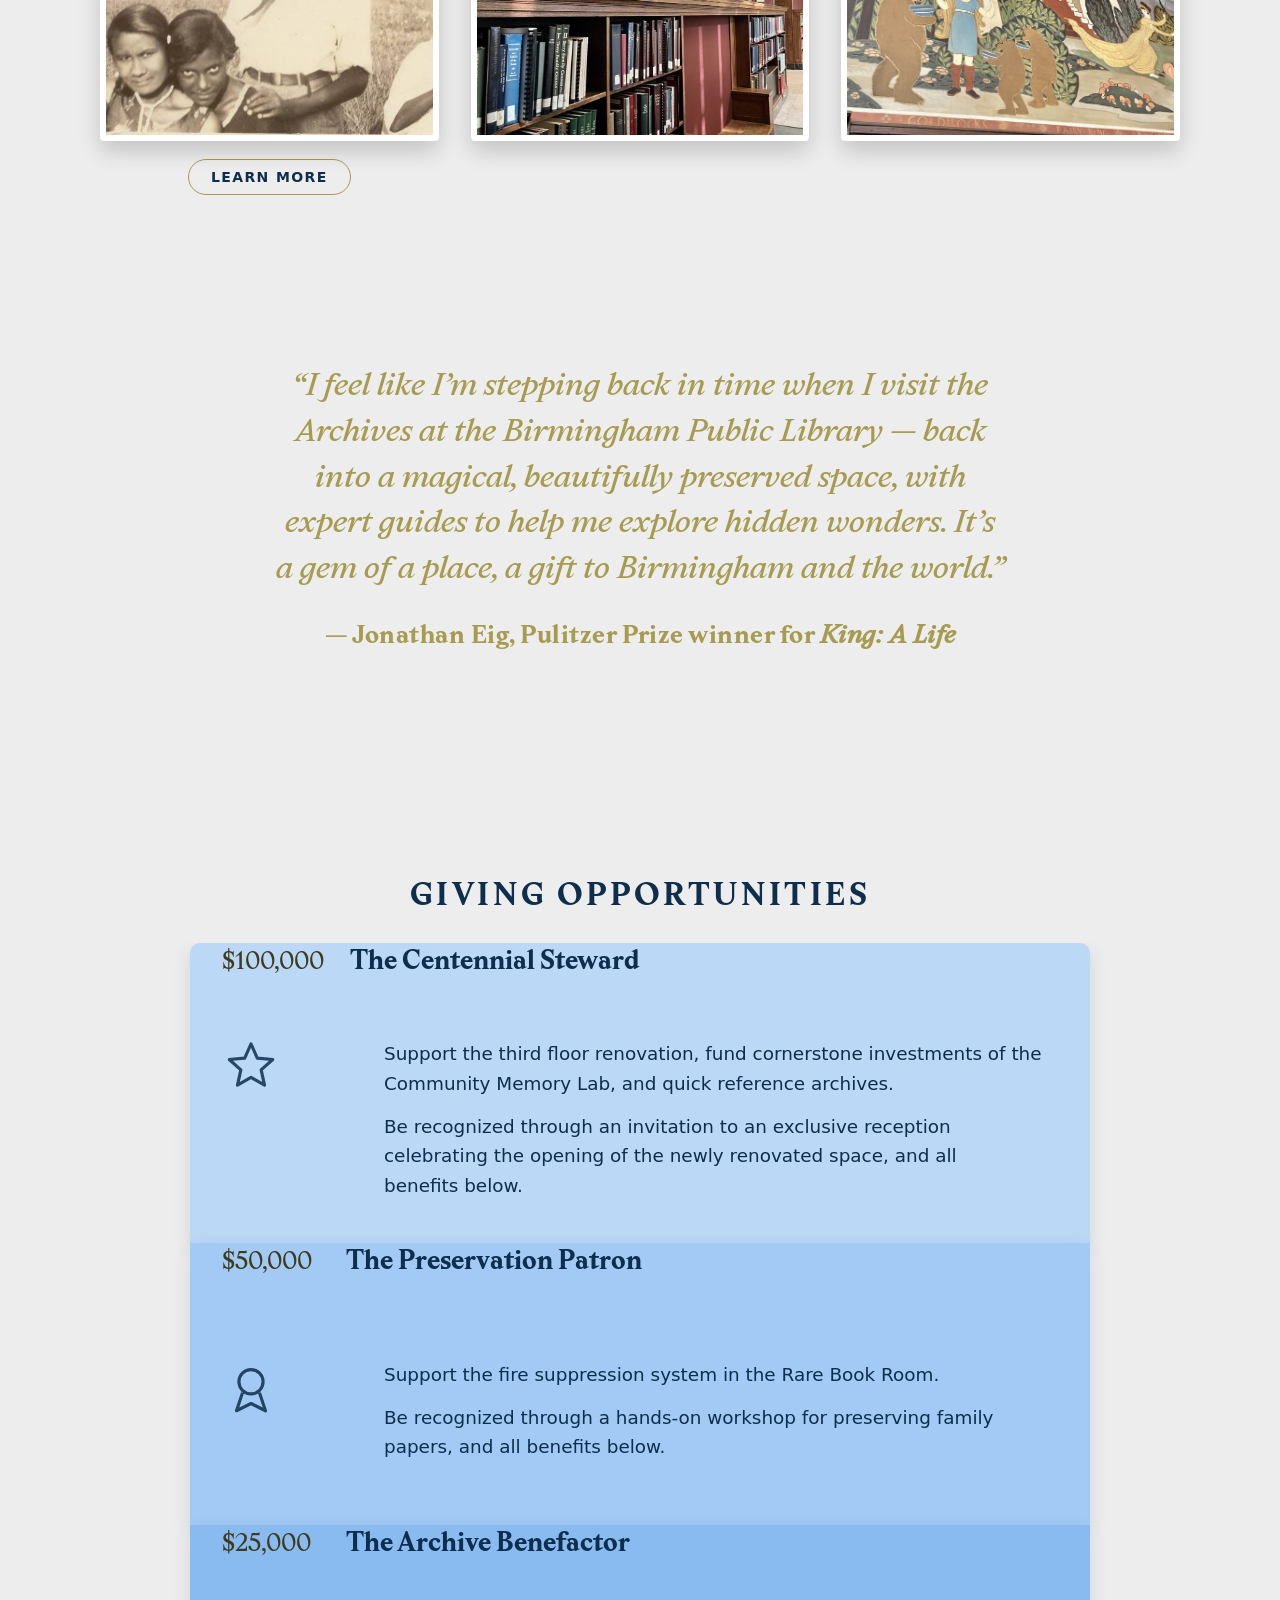
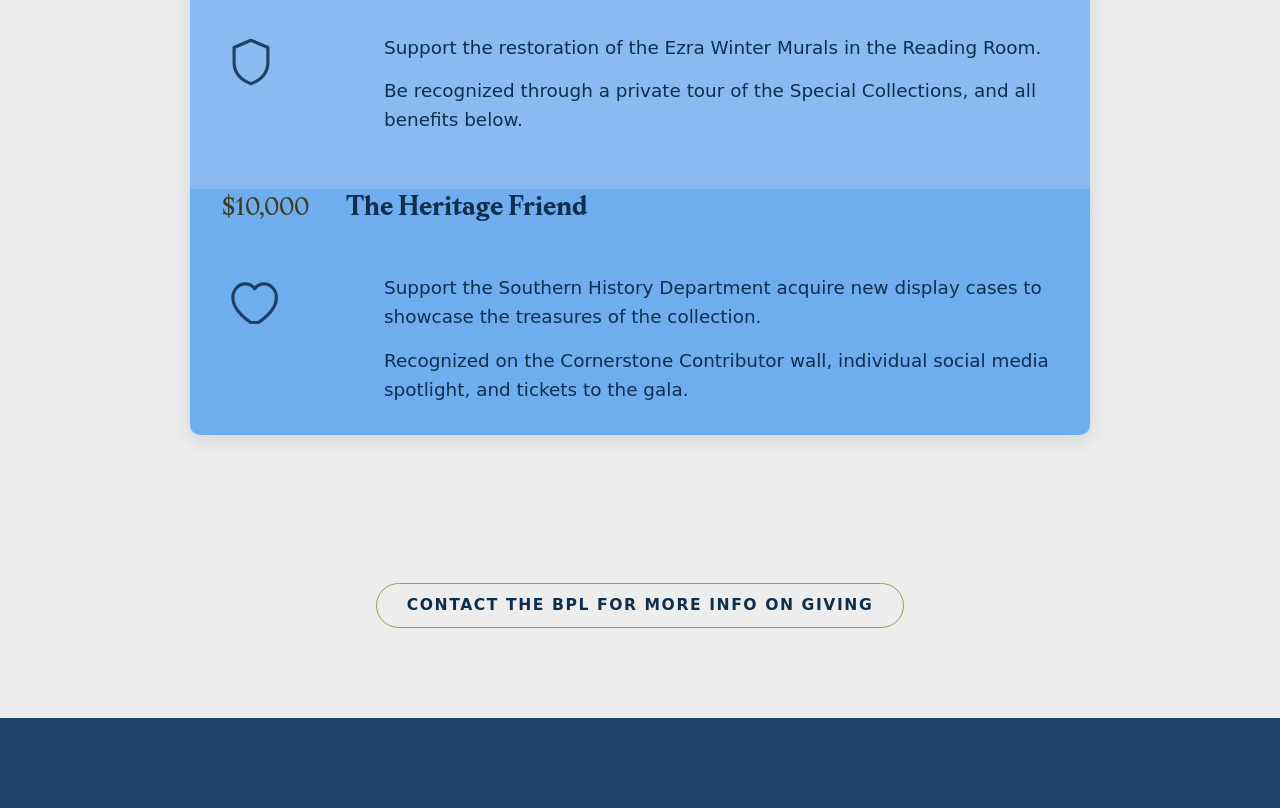
==== commit 47ae3412: "Add files via upload" ====
--- a/index.html
+++ b/index.html
@@ -47,23 +47,38 @@
       <div class="project-col">
         <span class="fig">$325,000</span>
         <p class="cap">Community Memory Lab</p>
-        <div class="thumb thumb-photo" style="background-image:url('images/memory-lab-family.jpg');" tabindex="0">
-          <div class="thumb-tip">The Community Memory Lab will give Birmingham families free access to professional scanners, audio transfer equipment, software, and hosting. You can bring in photographs, documents, and recordings, make digital copies, and take your originals home with you. We project that 600 families a year will use the service. The renovation also expands the Archives onto the third floor, with a quick-reference space for the most heavily used collections.</div>
+        <div class="thumb thumb-flip" tabindex="0">
+          <div class="thumb-flip-inner">
+            <div class="thumb-face thumb-front" style="background-image:url('images/memory-lab-family.jpg');"></div>
+            <div class="thumb-face thumb-back">
+              <p>The Community Memory Lab will give Birmingham families free access to professional scanners, audio transfer equipment, software, and hosting. You can bring in photographs, documents, and recordings, make digital copies, and take your originals home with you. We project that 600 families a year will use the service. The renovation also expands the Archives onto the third floor, with a quick-reference space for the most heavily used collections.</p>
+            </div>
+          </div>
         </div>
         <a class="btn btn-outline" href="about.html#memory-lab">Learn More</a>
       </div>
       <div class="project-col">
         <span class="fig">$100,000</span>
         <p class="cap">Rare Book Room</p>
-        <div class="thumb thumb-photo" style="background-image:url('images/rare-book-room-nook.jpg');" tabindex="0">
-          <div class="thumb-tip">The Rare Book Room&rsquo;s fire suppression system is obsolete and nonfunctional. A new system uses clean, next-generation extinguishing agents that are colorless, odorless, and leave no residue on library materials. The library that stood in City Hall burned in 1925. This makes sure that never happens again.</div>
+        <div class="thumb thumb-flip" tabindex="0">
+          <div class="thumb-flip-inner">
+            <div class="thumb-face thumb-front" style="background-image:url('images/rare-book-room-nook.jpg');"></div>
+            <div class="thumb-face thumb-back">
+              <p>The Rare Book Room&rsquo;s fire suppression system is obsolete and nonfunctional. A new system uses clean, next-generation extinguishing agents that are colorless, odorless, and leave no residue on library materials. The library that stood in City Hall burned in 1925. This makes sure that never happens again.</p>
+            </div>
+          </div>
         </div>
       </div>
       <div class="project-col">
         <span class="fig">$75,000</span>
         <p class="cap">Reading Room Renovation</p>
-        <div class="thumb thumb-photo" style="background-image:url('images/reading-room-renovation.jpg');" tabindex="0">
-          <div class="thumb-tip">The Ezra Winter murals in the reading room are being restored, and museum-quality display cases will put the Southern History Department&rsquo;s rarest materials on view. When the work is complete, the reading room will open again as a place to study, discover, and work with the city&rsquo;s history.</div>
+        <div class="thumb thumb-flip" tabindex="0">
+          <div class="thumb-flip-inner">
+            <div class="thumb-face thumb-front" style="background-image:url('images/reading-room-renovation.jpg');"></div>
+            <div class="thumb-face thumb-back">
+              <p>The Ezra Winter murals in the reading room are being restored, and museum-quality display cases will put the Southern History Department&rsquo;s rarest materials on view. When the work is complete, the reading room will open again as a place to study, discover, and work with the city&rsquo;s history.</p>
+            </div>
+          </div>
         </div>
       </div>
     </div>
--- a/styles.css
+++ b/styles.css
@@ -330,7 +330,7 @@
   display: grid;
   grid-template-columns: repeat(3, 1fr);
   gap: 32px;
-  max-width: 900px;
+  max-width: 1080px;
   margin: 0 auto;
   padding-bottom: 40px;
 }
@@ -346,16 +346,8 @@
   margin: 2px 0 14px;
 }
 .project-col .thumb{
-  background: var(--grey-block);
-  border-radius: 2px;
-  aspect-ratio: 4 / 3;
-  box-shadow: var(--shadow-photo);
-  position: relative; /* anchors .thumb-tip, where present */
-}
-.project-col .thumb.thumb-photo{
-  background-size: cover;
-  background-position: center;
-  background-repeat: no-repeat;
+  aspect-ratio: 5 / 4;
+  position: relative;
 }
 .project-col .btn{
   margin-top: 18px;
@@ -363,49 +355,80 @@
   padding: 10px 22px;
 }
 
-/* Hover/focus detail card for a project thumb (currently just the
-   Community Memory Lab photo) — rises above the placeholder rather than
-   covering it, so the caption/figure above stay visible while reading it. */
-.thumb-tip{
+/* Flip cards for the three project thumbs — tap/click or hover/focus
+   (keyboard) flips the card over to reveal the detail copy on its back,
+   in place of the old hover-triggered tooltip. */
+.thumb-flip{ perspective: 1400px; cursor: pointer; }
+.thumb-flip-inner{
+  position: relative;
+  width: 100%;
+  height: 100%;
+  transition: transform 0.6s cubic-bezier(0.4, 0.2, 0.2, 1);
+  transform-style: preserve-3d;
+}
+/* .is-flipped (toggled in script.js) covers a tap or a keyboard
+   Enter/Space. :hover is scoped to (hover:hover) and (pointer:fine) — a
+   real mouse — rather than left unscoped: touchscreen browsers routinely
+   apply :hover to whatever was just tapped and leave it "stuck" there
+   until something else is tapped, which would make a second tap look
+   like it does nothing. :focus-within is deliberately not used either,
+   for the same reason — a tapped card stays focused afterward. */
+@media (hover: hover) and (pointer: fine){
+  .thumb-flip:hover .thumb-flip-inner{
+    transform: rotateY(180deg);
+  }
+}
+.thumb-flip.is-flipped .thumb-flip-inner{
+  transform: rotateY(180deg);
+}
+.thumb-face{
   position: absolute;
-  left: 50%;
-  bottom: calc(100% + 12px);
-  transform: translateX(-50%) translateY(6px);
-  width: 300px;
-  max-width: 82vw;
+  inset: 0;
+  border-radius: 4px;
+  border: 6px solid #fff;
+  box-shadow: var(--shadow-photo);
+  backface-visibility: hidden;
+  -webkit-backface-visibility: hidden;
+}
+.thumb-front{
+  background-color: var(--grey-block);
+  background-size: cover;
+  background-position: center;
+  background-repeat: no-repeat;
+}
+.thumb-back{
   background: var(--navy);
   color: var(--cream);
+  transform: rotateY(180deg);
+  display: flex;
+  align-items: flex-start;
+  overflow-y: auto;
+  padding: 20px 22px;
+  scrollbar-width: thin;
+  scrollbar-color: rgba(237,237,237,0.35) transparent;
+}
+.thumb-back::-webkit-scrollbar{
+  width: 8px;
+}
+.thumb-back::-webkit-scrollbar-track{
+  background: transparent;
+}
+.thumb-back::-webkit-scrollbar-thumb{
+  background-color: rgba(237,237,237,0.35);
+  border-radius: 10px;
+  border: 2px solid var(--navy);
+}
+.thumb-back::-webkit-scrollbar-thumb:hover{
+  background-color: rgba(237,237,237,0.55);
+}
+.thumb-back p{
   font-family: var(--sans);
   font-size: 0.92rem;
   line-height: 1.55;
   text-align: left;
   text-wrap: pretty;
-  padding: 18px 20px;
-  border-radius: 8px;
-  box-shadow: 0 16px 34px rgba(0,0,0,0.3);
-  opacity: 0;
-  visibility: hidden;
-  pointer-events: none;
-  transition: opacity 0.2s ease, transform 0.2s ease, visibility 0.2s;
-  z-index: 40;
-}
-.thumb-tip::after{
-  content: "";
-  position: absolute;
-  top: 100%;
-  left: 50%;
-  transform: translateX(-50%);
-  border: 7px solid transparent;
-  border-top-color: var(--navy);
-}
-.project-col .thumb:hover .thumb-tip,
-.project-col .thumb:focus-within .thumb-tip{
-  opacity: 1;
-  visibility: visible;
-  transform: translateX(-50%) translateY(0);
-  pointer-events: auto;
-}
-
+  margin: 0;
+}
 blockquote.pull-quote{
   max-width: 860px;
   margin: 0 auto 120px;
@@ -457,7 +480,6 @@
   max-width: 900px;
   margin: 0 auto;
   border-radius: 10px;
-  box-shadow: var(--shadow-soft);
 }
 .tier{
   position: sticky;
@@ -467,14 +489,30 @@
   column-gap: 32px;
   padding: 0 32px 30px;
   transition: filter 0.2s ease;
+  box-shadow: var(--shadow-soft);
 }
 .tier:first-child{ border-top-left-radius: 10px; border-top-right-radius: 10px; }
-.tier:last-child{ border-bottom-left-radius: 10px; border-bottom-right-radius: 10px; }
-
-.tier:nth-child(1){ background: var(--tier-1); top: calc(var(--header-h, 96px) + 76px); z-index: 1; }
-.tier:nth-child(2){ background: var(--tier-2); top: calc(var(--header-h, 96px) + 76px + var(--tier-head-h)); z-index: 2; }
-.tier:nth-child(3){ background: var(--tier-3); top: calc(var(--header-h, 96px) + 76px + var(--tier-head-h) * 2); z-index: 3; }
-.tier:nth-child(4){ background: var(--tier-4); top: calc(var(--header-h, 96px) + 76px + var(--tier-head-h) * 3); z-index: 4; }
+.tier.tier-step-4{ border-bottom-left-radius: 10px; border-bottom-right-radius: 10px; }
+
+/* Real (non-padding) trailing height inside .tier-list so the last tier's
+   sticky containing block actually extends past its own box — see
+   setupGivingStack in script.js for why this can't be padding instead.
+   Invisible: no background of its own, and it sits behind the last
+   tier's higher z-index the entire time it would otherwise be visible. */
+.tier-dwell-spacer{ pointer-events: none; }
+
+/* All four tiers are direct children of .tier-list and share it as their
+   sticky containing block — the classic "stacking cards" setup: each
+   earlier, lower-z-index tier stays stuck underneath the ones stacking on
+   top of it for as long as .tier-list has height left below it, which is
+   what makes them genuinely overlap rather than leave a gap. These are
+   addressed by an explicit class set by JS (rather than :nth-child)
+   because setupGivingStack also gives .tier-list some extra trailing
+   height for the last tier's own dwell time, and JS is what computes it. */
+.tier.tier-step-1{ background: var(--tier-1); top: calc(var(--header-h, 96px) + 76px); z-index: 1; }
+.tier.tier-step-2{ background: var(--tier-2); top: calc(var(--header-h, 96px) + 76px + var(--tier-head-h)); z-index: 2; }
+.tier.tier-step-3{ background: var(--tier-3); top: calc(var(--header-h, 96px) + 76px + var(--tier-head-h) * 2); z-index: 3; }
+.tier.tier-step-4{ background: var(--tier-4); top: calc(var(--header-h, 96px) + 76px + var(--tier-head-h) * 3); z-index: 4; }
 
 .tier:hover{ filter: brightness(1.03); }
 
@@ -678,6 +716,84 @@
 }
 .holding-text h3 em{ font-style: italic; }
 .holding-text p{ margin: 0; color: var(--navy-soft); font-size: 0.92rem; }
+
+/* notable holdings — mobile: the scattered collage above reads as a jumble
+   at phone width, so below 700px it's replaced by this plain vertical
+   stack of full-width photo + caption pairs, each one tappable to view
+   the photo larger (see script.js "notable holdings mobile lightbox").
+   Hidden by default; the 700px breakpoint below is what shows it (and
+   hides .holdings-list in its place). */
+.holdings-mobile{ display: none; }
+.holdings-mobile-item{
+  display: block;
+  width: 100%;
+  text-align: left;
+  background: none;
+  border: 0;
+  padding: 0;
+  font: inherit;
+  color: inherit;
+  cursor: pointer;
+}
+.holdings-mobile-item .hm-photo{
+  display: block;
+  width: 100%;
+  height: 240px;
+  border-radius: 10px;
+  background: var(--grey-block);
+  background-size: cover;
+  background-position: center;
+  background-repeat: no-repeat;
+  box-shadow: var(--shadow-photo);
+  margin-bottom: 14px;
+  position: relative;
+}
+.holdings-mobile-item .hm-tap{
+  position: absolute;
+  right: 12px;
+  bottom: 12px;
+  width: 34px;
+  height: 34px;
+  border-radius: 50%;
+  background: rgba(13,46,76,0.72);
+  color: #fff;
+  display: flex;
+  align-items: center;
+  justify-content: center;
+  font-size: 1.05rem;
+  line-height: 1;
+}
+.holdings-mobile-item h3{
+  font-family: var(--serif);
+  font-weight: 600;
+  font-size: 1.08rem;
+  margin: 0 0 6px;
+  color: var(--navy);
+}
+.holdings-mobile-item h3 em{ font-style: italic; }
+.holdings-mobile-item p{ margin: 0; color: var(--navy-soft); font-size: 0.92rem; }
+
+/* tap-to-view lightbox (Notable Holdings mobile only) — reuses the same
+   .modal-overlay fade/backdrop and .modal-close button as the contact
+   modal, with its own box since it just frames an image. */
+.lightbox-box{
+  position: relative;
+  max-width: 92vw;
+  max-height: 86vh;
+}
+.lightbox-box img{
+  display: block;
+  max-width: 92vw;
+  max-height: 86vh;
+  border-radius: 8px;
+  box-shadow: 0 20px 50px rgba(0,0,0,0.35);
+}
+.lightbox-box .modal-close{
+  top: -38px;
+  right: 0;
+  color: #fff;
+  font-size: 1.7rem;
+}
 
 /* by the numbers */
 /* by the numbers — the title pins under the header (echoing the Giving
@@ -858,6 +974,13 @@
 /* ---------- responsive ---------- */
 @media (max-width: 900px){
   .about-intro .about-grid{ grid-template-columns: 1fr; }
+  /* min-height:100% (used for the two-column layout, where the grid row
+     is stretched to match the text column's height) resolves to nothing
+     once the grid drops to a single column — the row's height is then
+     just the photo's own content height, which is zero for a background-
+     image div, so the photo silently disappeared. Give it a real height
+     instead so it shows at the top of the page as its own row. */
+  .about-intro .thumb{ min-height: 0; height: 260px; margin-bottom: 8px; }
   .project-cols{ grid-template-columns: 1fr 1fr; }
   /* below ~900px the pin/horizontal-scroll effect is dropped in favor of a
      simple static stacked column — JS (recalcTimeline) also detects this
@@ -903,7 +1026,14 @@
     transition: transform 0.25s ease;
   }
   .main-nav.open{ transform: translateY(0); }
+  .main-nav .btn-solid{ align-self: center; }
   .nav-toggle{ display: block; }
+  /* "Fundraising Vision," "Giving Opportunities," "Notable Holdings,"
+     "By the Numbers," and "The Community Memory Lab" all share this
+     class — sizing it down here covers every one of them at once. */
+  .section-title{ font-size: 1.05rem; letter-spacing: 0.09em; }
+  blockquote.pull-quote{ font-size: 1.2rem; }
+  .about-intro h1{ font-size: 1.15rem; }
   .project-cols{ grid-template-columns: 1fr; max-width: 320px; }
   .container{ padding: 0 24px; }
   .tier{
@@ -914,12 +1044,11 @@
   .tier .tier-price{ min-width: 0; font-size: 1rem; }
   .tier .tier-name{ font-size: 1.08rem; }
   .tier .tier-icon{ width: 40px; height: 40px; }
-  .holdings-list{ grid-template-columns: 130px 1fr; gap: 10px 18px; }
-  .holdings-photos{ height: 560px; }
-  .hphoto:nth-child(1){ left: 10px; width: 78px;  height: 78px; }
-  .hphoto:nth-child(2){ left: 30px; width: 104px; height: 104px; }
-  .hphoto:nth-child(3){ left: 3px;  width: 70px;  height: 70px; }
-  .hphoto:nth-child(4){ left: 28px; width: 112px; height: 112px; }
-  .hphoto:nth-child(5){ left: 9px;  width: 83px;  height: 83px; }
-  .hphoto:nth-child(6){ left: 27px; width: 99px;  height: 99px; }
-}
+  .holdings-list{ display: none; }
+  .holdings-mobile{
+    display: flex;
+    flex-direction: column;
+    gap: 30px;
+    margin-top: 26px;
+  }
+}
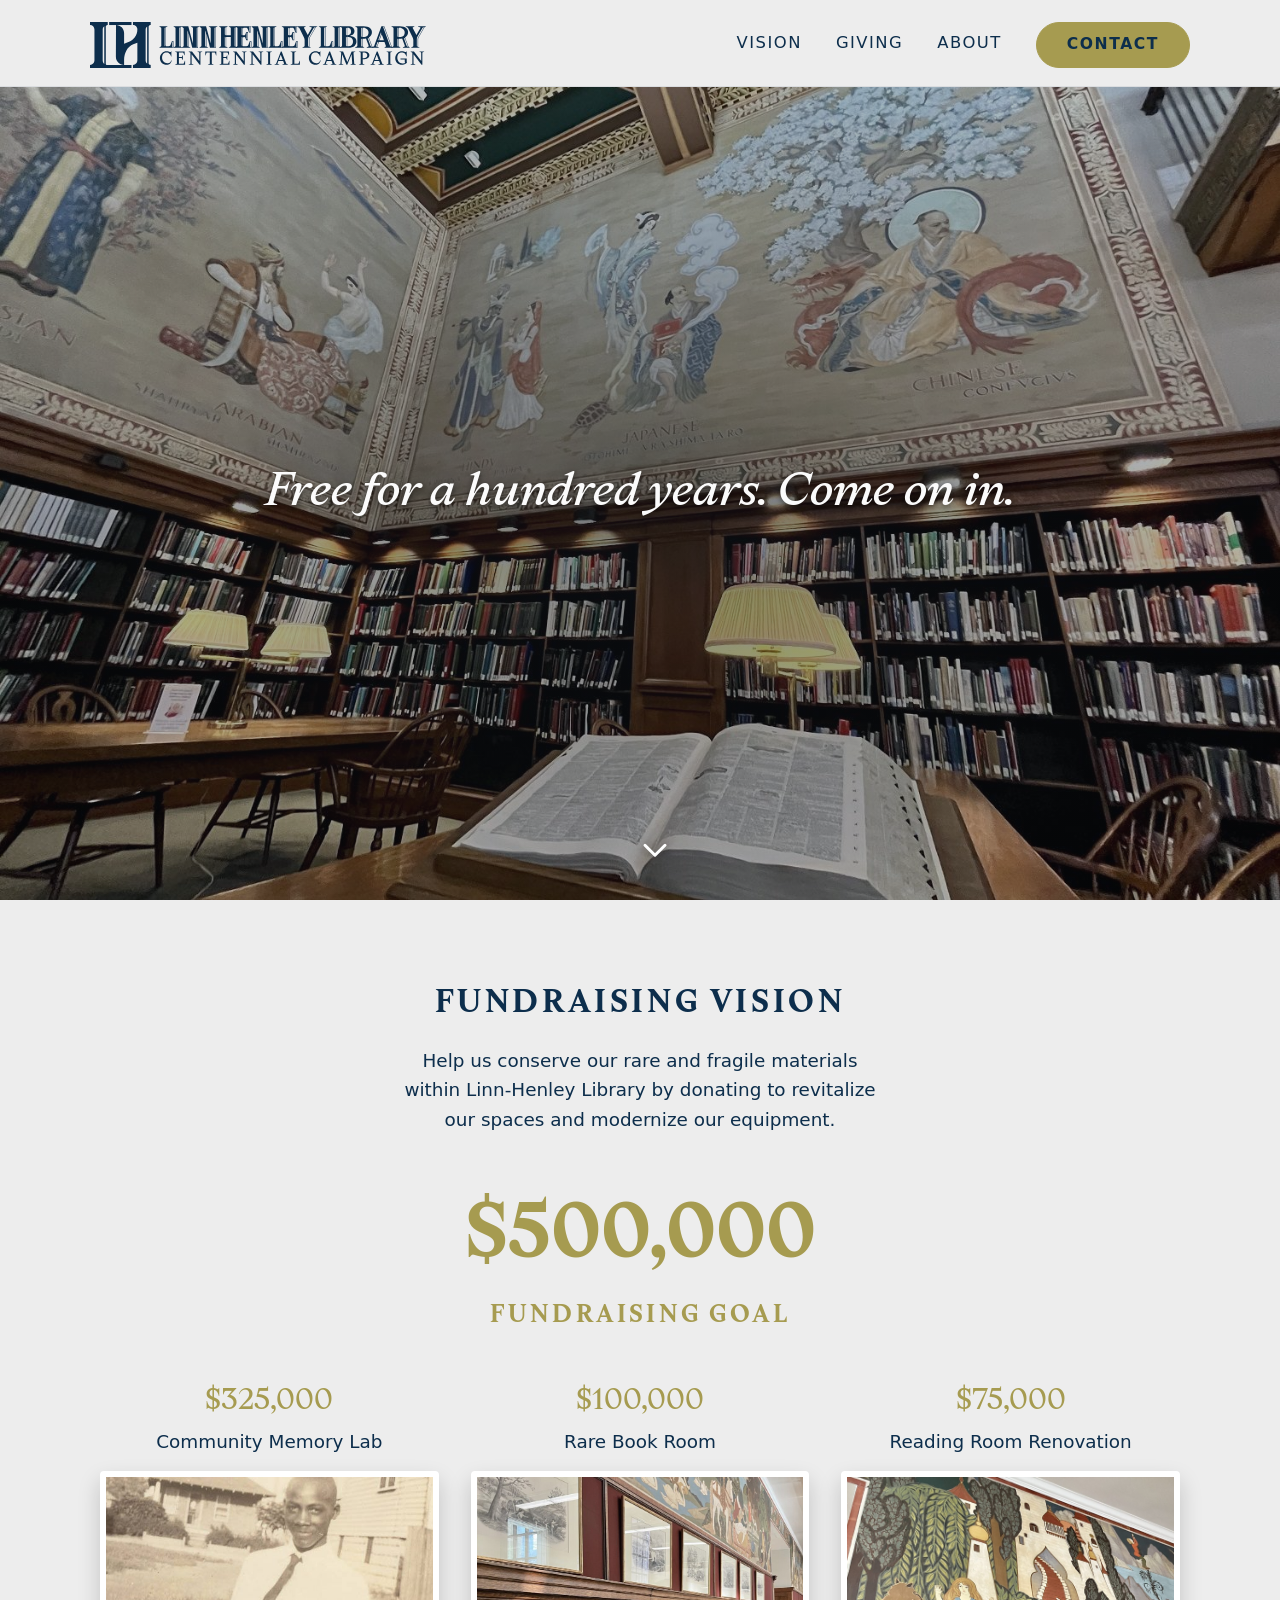
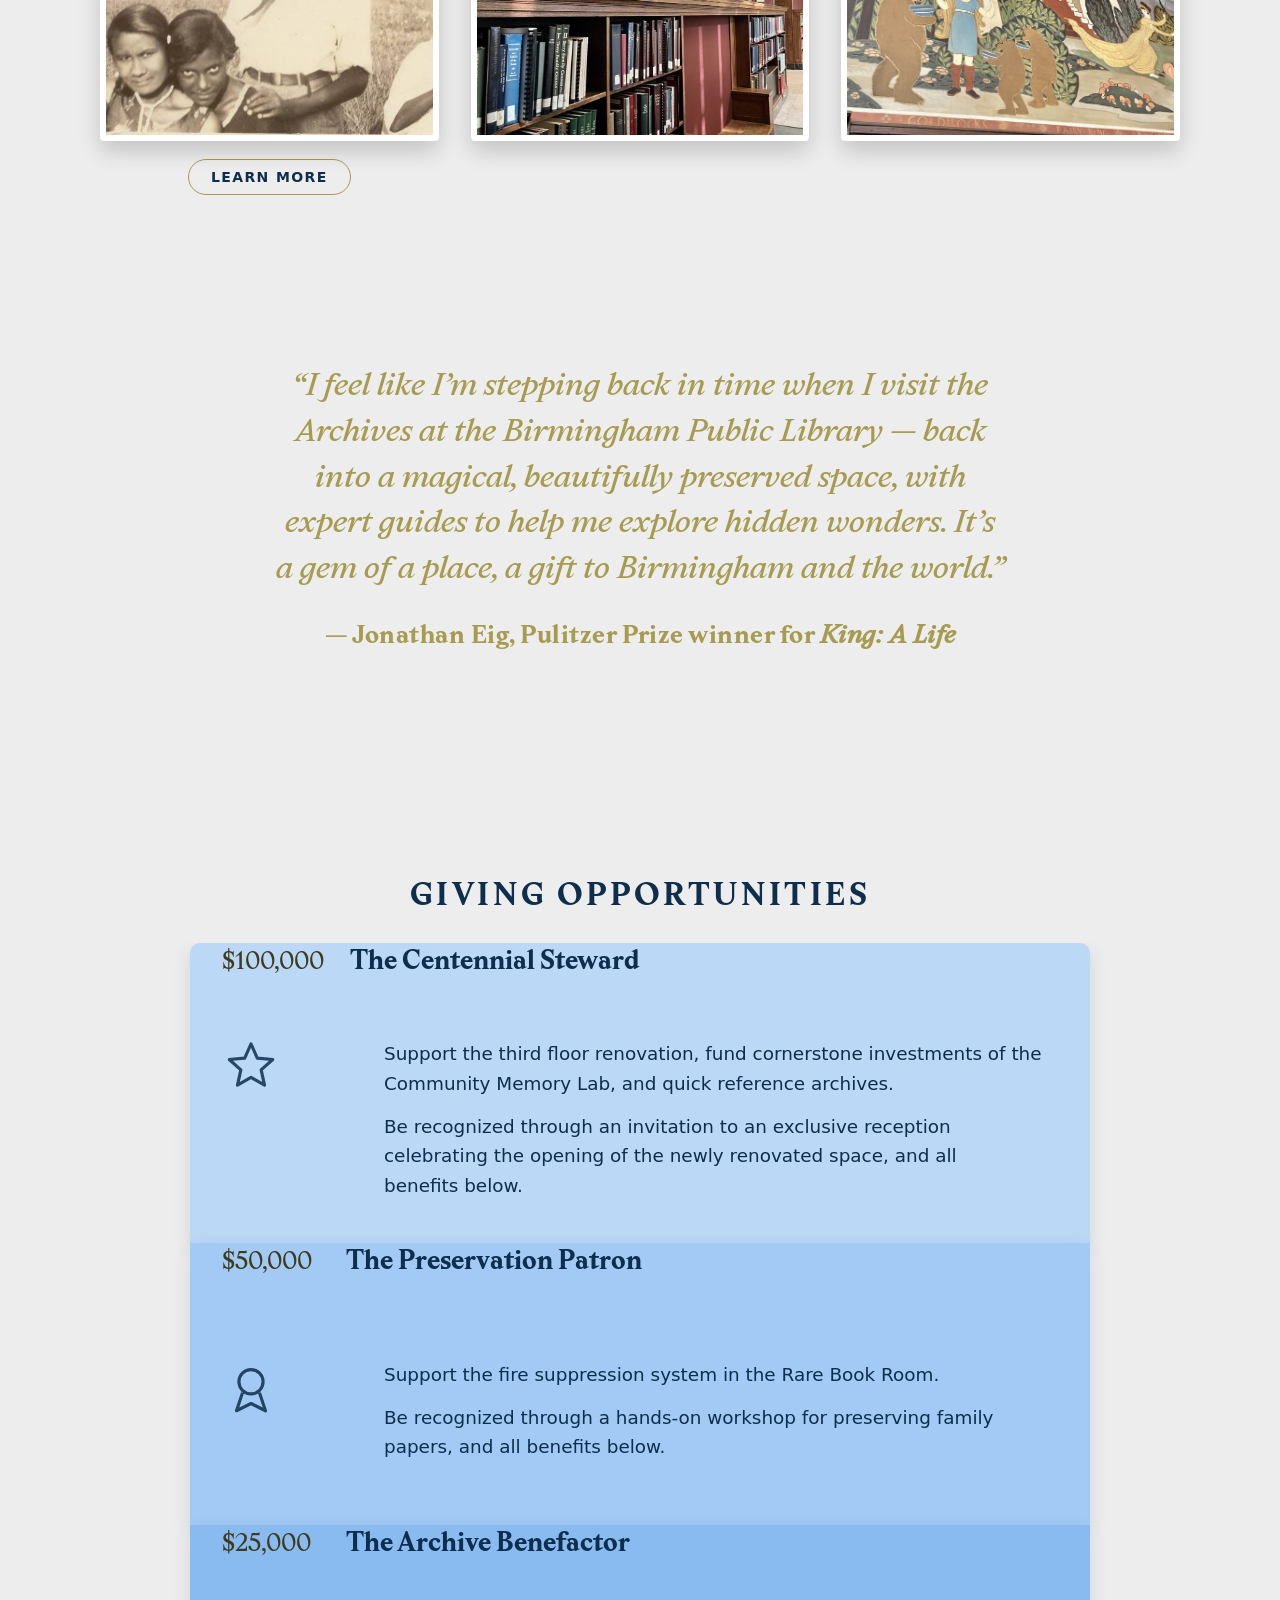
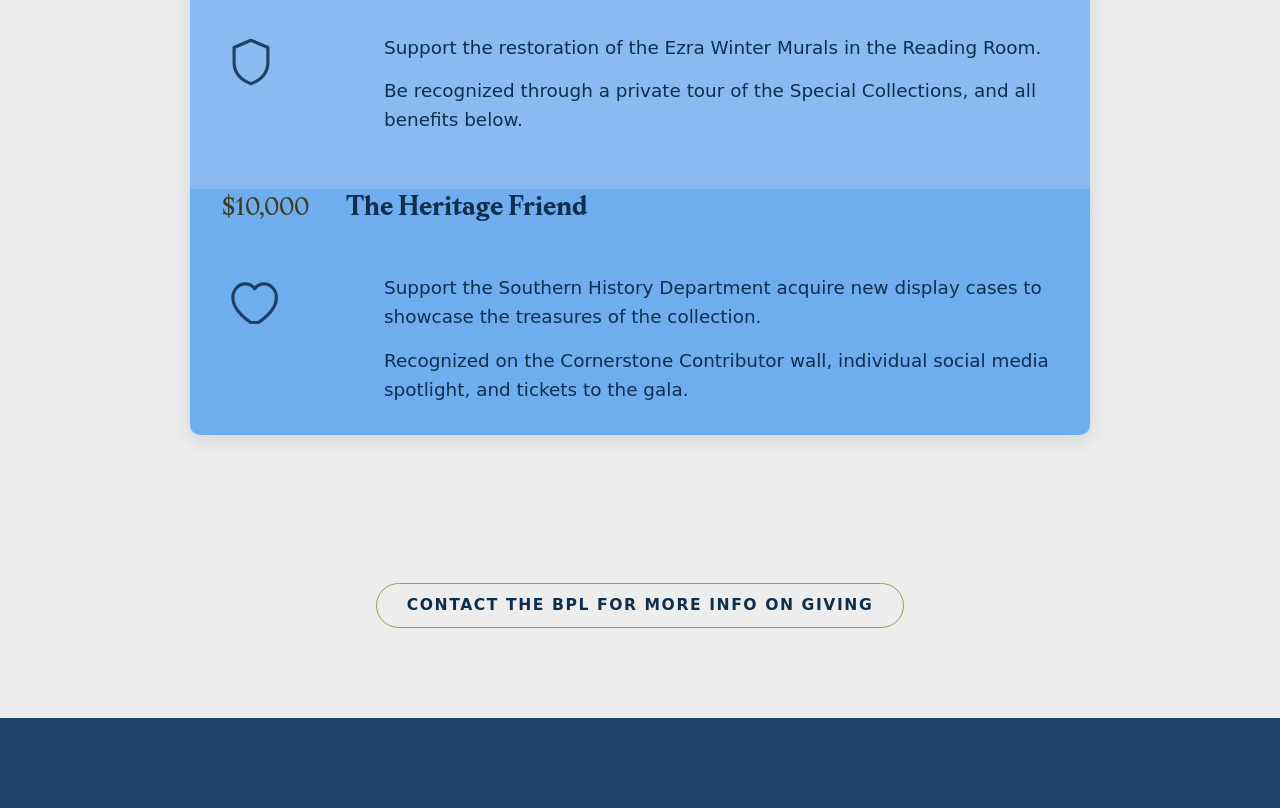
==== commit 871f9149: "Add files via upload" ====
--- a/index.html
+++ b/index.html
@@ -49,7 +49,11 @@
         <p class="cap">Community Memory Lab</p>
         <div class="thumb thumb-flip" tabindex="0">
           <div class="thumb-flip-inner">
-            <div class="thumb-face thumb-front" style="background-image:url('images/memory-lab-family.jpg');"></div>
+            <div class="thumb-face thumb-front" style="background-image:url('images/memory-lab-family.jpg');">
+              <span class="thumb-tap" aria-hidden="true">
+                <svg viewBox="0 0 24 24" fill="none"><path d="M4 4v5h5M20 20v-5h-5" stroke="#fff" stroke-width="1.6" stroke-linecap="round" stroke-linejoin="round"/><path d="M4.5 15a8 8 0 0013.9 3.4M19.5 9A8 8 0 005.6 5.6" stroke="#fff" stroke-width="1.6" stroke-linecap="round" stroke-linejoin="round"/></svg>
+              </span>
+            </div>
             <div class="thumb-face thumb-back">
               <p>The Community Memory Lab will give Birmingham families free access to professional scanners, audio transfer equipment, software, and hosting. You can bring in photographs, documents, and recordings, make digital copies, and take your originals home with you. We project that 600 families a year will use the service. The renovation also expands the Archives onto the third floor, with a quick-reference space for the most heavily used collections.</p>
             </div>
@@ -62,7 +66,11 @@
         <p class="cap">Rare Book Room</p>
         <div class="thumb thumb-flip" tabindex="0">
           <div class="thumb-flip-inner">
-            <div class="thumb-face thumb-front" style="background-image:url('images/rare-book-room-nook.jpg');"></div>
+            <div class="thumb-face thumb-front" style="background-image:url('images/rare-book-room-nook.jpg');">
+              <span class="thumb-tap" aria-hidden="true">
+                <svg viewBox="0 0 24 24" fill="none"><path d="M4 4v5h5M20 20v-5h-5" stroke="#fff" stroke-width="1.6" stroke-linecap="round" stroke-linejoin="round"/><path d="M4.5 15a8 8 0 0013.9 3.4M19.5 9A8 8 0 005.6 5.6" stroke="#fff" stroke-width="1.6" stroke-linecap="round" stroke-linejoin="round"/></svg>
+              </span>
+            </div>
             <div class="thumb-face thumb-back">
               <p>The Rare Book Room&rsquo;s fire suppression system is obsolete and nonfunctional. A new system uses clean, next-generation extinguishing agents that are colorless, odorless, and leave no residue on library materials. The library that stood in City Hall burned in 1925. This makes sure that never happens again.</p>
             </div>
@@ -74,7 +82,11 @@
         <p class="cap">Reading Room Renovation</p>
         <div class="thumb thumb-flip" tabindex="0">
           <div class="thumb-flip-inner">
-            <div class="thumb-face thumb-front" style="background-image:url('images/reading-room-renovation.jpg');"></div>
+            <div class="thumb-face thumb-front" style="background-image:url('images/reading-room-renovation.jpg');">
+              <span class="thumb-tap" aria-hidden="true">
+                <svg viewBox="0 0 24 24" fill="none"><path d="M4 4v5h5M20 20v-5h-5" stroke="#fff" stroke-width="1.6" stroke-linecap="round" stroke-linejoin="round"/><path d="M4.5 15a8 8 0 0013.9 3.4M19.5 9A8 8 0 005.6 5.6" stroke="#fff" stroke-width="1.6" stroke-linecap="round" stroke-linejoin="round"/></svg>
+              </span>
+            </div>
             <div class="thumb-face thumb-back">
               <p>The Ezra Winter murals in the reading room are being restored, and museum-quality display cases will put the Southern History Department&rsquo;s rarest materials on view. When the work is complete, the reading room will open again as a place to study, discover, and work with the city&rsquo;s history.</p>
             </div>
@@ -168,11 +180,14 @@
     <button class="modal-close" id="closeContact" aria-label="Close">&times;</button>
     <h2>Contact</h2>
     <p class="modal-lede">Have a question about giving, the campaign, or the collection? Send us a note.</p>
-    <form id="contactForm">
+    <form id="contactForm" action="https://formsubmit.co/catherine.oseas@cobpl.org" method="POST">
       <input type="text" name="name" placeholder="Name" required>
       <input type="email" name="email" placeholder="Email" required>
       <input type="text" name="subject" placeholder="Subject">
       <textarea name="message" placeholder="Message" required></textarea>
+      <!-- FormSubmit config fields: https://formsubmit.co/ -->
+      <input type="hidden" name="_subject" value="New message from the Linn-Henley Centennial site">
+      <input type="text" name="_honey" style="display:none" tabindex="-1" autocomplete="off">
       <button type="submit" class="btn btn-solid">Send</button>
     </form>
   </div>
--- a/styles.css
+++ b/styles.css
@@ -429,6 +429,32 @@
   text-wrap: pretty;
   margin: 0;
 }
+/* Tap-to-flip affordance for the three Fundraising Vision photos. Shown
+   by default (touch devices, and as a safe fallback anywhere hover isn't
+   available); the (hover:hover) and (pointer:fine) block above hides it
+   for real mice, since hover already reveals the flip there. It lives
+   inside .thumb-front rather than .thumb-flip itself so it disappears
+   along with the front face — via that face's own backface-visibility —
+   once a visitor taps and the card turns around. */
+.thumb-tap{
+  position: absolute;
+  right: 12px;
+  bottom: 12px;
+  width: 34px;
+  height: 34px;
+  border-radius: 50%;
+  background: rgba(13,46,76,0.72);
+  display: flex;
+  align-items: center;
+  justify-content: center;
+}
+.thumb-tap svg{ width: 16px; height: 16px; }
+/* This has to come after the .thumb-tap rule above (not just the earlier
+   .thumb-flip:hover block) — same specificity, so whichever display value
+   is declared LAST in the file wins the cascade for real-mouse visitors. */
+@media (hover: hover) and (pointer: fine){
+  .thumb-tap{ display: none; }
+}
 blockquote.pull-quote{
   max-width: 860px;
   margin: 0 auto 120px;
@@ -748,6 +774,7 @@
   margin-bottom: 14px;
   position: relative;
 }
+.holdings-mobile-item.hm-crop-top .hm-photo{ background-position: top; }
 .holdings-mobile-item .hm-tap{
   position: absolute;
   right: 12px;
@@ -837,12 +864,20 @@
   display: flex;
   justify-content: center;
   gap: 60px;
-  flex-wrap: wrap;
+  /* Stays on one line at every width the gather/reveal effect can run at
+     (see layoutNumbersStack in script.js, active from 900px up) — cards
+     shrink smoothly via flex-shrink instead of wrapping to a second line,
+     since the effect's math assumes a single row and a wrapped layout
+     broke it. Below 900px this rule doesn't matter: CSS drops the row to
+     a plain static stacked column (see the max-width:900px block). */
+  flex-wrap: nowrap;
 }
 .stat-card{
   background: var(--accent-blue);
   border-radius: 14px;
   width: 230px;
+  min-width: 0; /* let flex-shrink go below the number's own intrinsic width */
+  flex-shrink: 1;
   min-height: 190px;
   padding: 30px 24px;
   text-align: center;
@@ -1005,7 +1040,19 @@
   .numbers-sticky-title{ position: static; padding: 0 0 10px; }
   .numbers-pin-wrap{ height: auto !important; }
   .numbers-pin{ position: static; height: auto; overflow: visible; display: block; }
-  .stat-card{ transform: none !important; }
+  /* The row itself still needs to actually become a column here — the
+     rules above only undo the sticky/pin positioning, they don't touch
+     .stat-row's own flex direction (it's a row with flex-wrap:nowrap for
+     the desktop shrink-to-fit behavior, see the base rule above). Without
+     this, cards were shrinking to fit side-by-side on mobile instead of
+     stacking, which isn't the intended static fallback layout. */
+  .stat-row{ flex-direction: column; align-items: center; gap: 20px; }
+  .stat-card{
+    transform: none !important;
+    width: 100%;
+    max-width: 320px;
+    flex-shrink: 0; /* flex-shrink acts on height in a column, not width — not wanted here */
+  }
 }
 
 @media (max-width: 700px){
